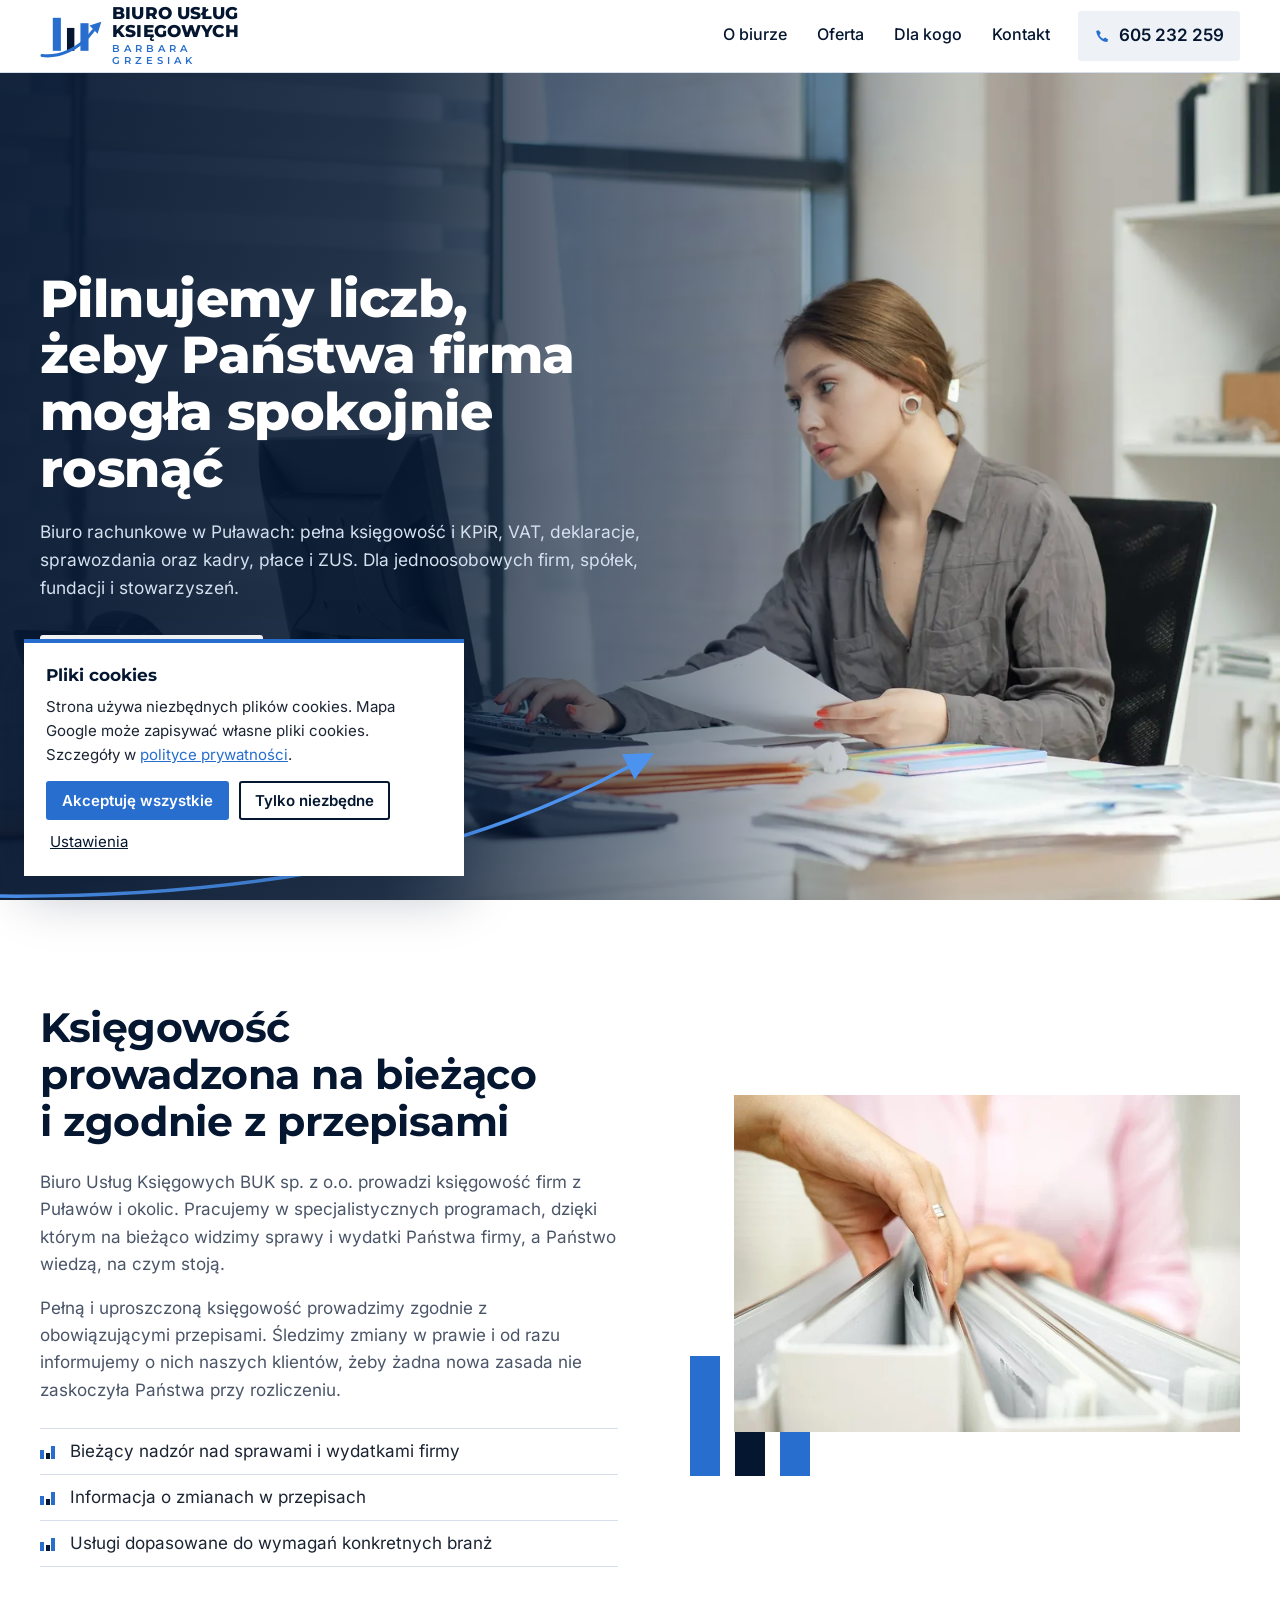
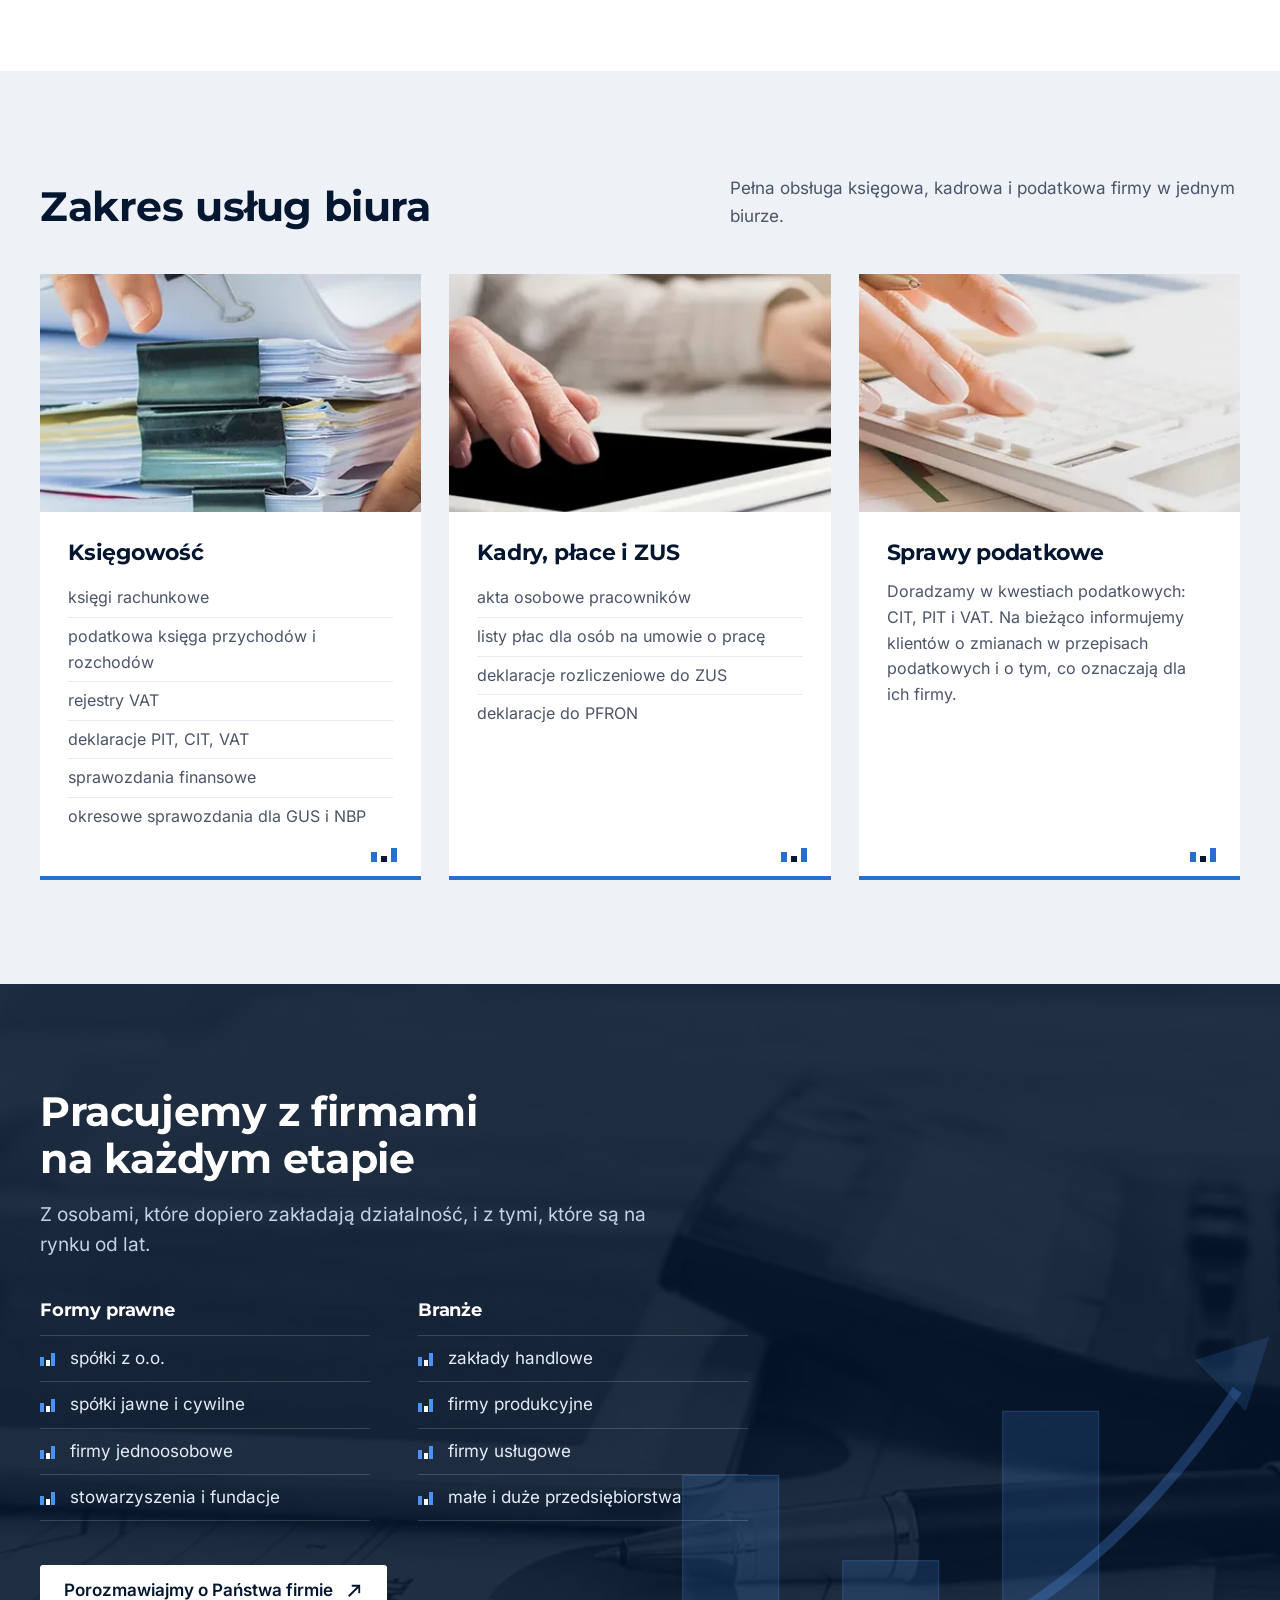
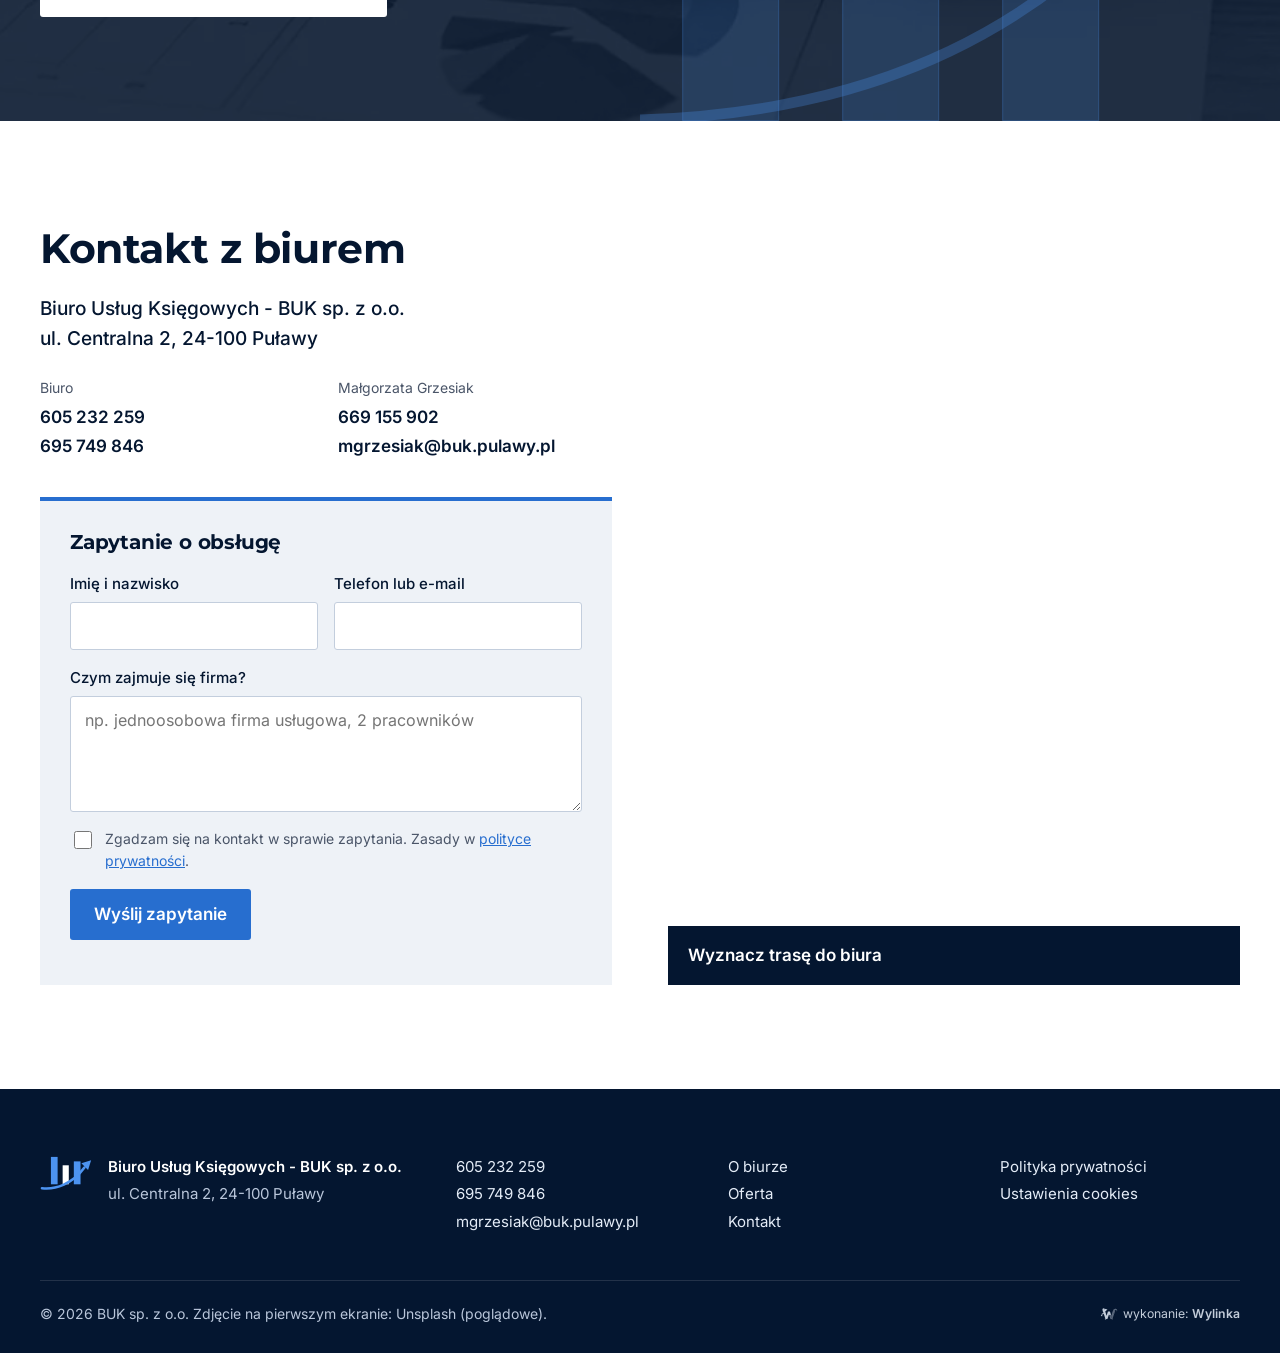
==== index.html @ df17cee8 "Podglad strony BUK Pulawy" ====
<!doctype html>
<html lang="pl">
<head>
<meta charset="utf-8">
<meta name="viewport" content="width=device-width,initial-scale=1,viewport-fit=cover">
<meta name="robots" content="noindex,nofollow">
<title>Biuro Usług Księgowych BUK Puławy - księgowość, kadry i płace</title>
<meta name="description" content="Biuro rachunkowe BUK sp. z o.o. w Puławach, ul. Centralna 2: pełna księgowość, KPiR, VAT, deklaracje, sprawozdania, kadry, płace i ZUS.">
<meta name="theme-color" content="#041630">
<link rel="preload" href="fonts/montserrat-latin.woff2" as="font" type="font/woff2" crossorigin>
<link rel="preload" as="image" href="img/hero-tel.webp" media="(max-width:760px)">
<link rel="preload" as="image" href="img/hero-1600.webp" imagesrcset="img/hero-1000.webp 1000w, img/hero-1600.webp 1600w, img/hero-2400.webp 2400w" imagesizes="100vw" media="(min-width:761px)">
<link rel="icon" href="data:image/svg+xml,%3Csvg xmlns='http://www.w3.org/2000/svg' viewBox='0 0 64 64'%3E%3Crect width='64' height='64' rx='12' fill='%23fff'/%3E%3Crect x='14' y='14' width='9' height='34' fill='%23276ECF'/%3E%3Crect x='28' y='24' width='9' height='24' fill='%23041630'/%3E%3Crect x='42' y='19' width='9' height='29' fill='%23276ECF'/%3E%3C/svg%3E">
<link rel="stylesheet" href="style.css">
</head>
<body>
<a class="skip" href="#tresc">Przejdź do treści</a>

<header class="top" id="top">
  <div class="top-in">
    <a class="logo" href="#home" aria-label="Biuro Usług Księgowych Barbara Grzesiak - strona główna">
      <svg class="logo-znak" viewBox="0 0 92 68" aria-hidden="true"><rect x="19" y="7" width="12" height="49" fill="#276ECF"/><rect x="40" y="22" width="11" height="34" fill="#041630"/><rect x="60" y="15" width="12" height="41" fill="#276ECF"/><path d="M3 63C27 66 58 55 79 26" fill="none" stroke="#276ECF" stroke-width="4.6" stroke-linecap="round"/><path d="M91 13 73.5 18.5 85.5 30.5Z" fill="#276ECF"/></svg>
      <span class="logo-txt"><b>Biuro Usług<br>Księgowych</b><i>Barbara<br>Grzesiak</i></span>
    </a>
    <nav class="menu" id="menu" aria-label="Menu główne">
      <a href="#o-biurze">O biurze</a>
      <a href="#oferta">Oferta</a>
      <a href="#dla-kogo">Dla kogo</a>
      <a href="#kontakt">Kontakt</a>
      <a class="menu-tel" href="tel:+48605232259">605 232 259</a>
    </nav>
    <a class="top-tel" href="tel:+48605232259"><svg viewBox="0 0 20 20" aria-hidden="true"><path d="M5.6 2.5 8 5.9 6.4 8.1c.9 2 2.6 3.7 4.6 4.6l2.2-1.6 3.4 2.4-1 3.1C9.3 16.4 3.6 10.7 2.5 3.5z" fill="currentColor"/></svg><span>605 232 259</span></a>
    <button class="burger" id="burger" aria-label="Otwórz menu" aria-expanded="false" aria-controls="menu"><span></span><span></span><span></span></button>
  </div>
</header>

<main id="tresc">
<section class="hero" id="home">
  <picture class="hero-foto">
    <source media="(max-width:760px)" srcset="img/hero-tel.webp">
    <img src="img/hero-1600.webp" srcset="img/hero-1000.webp 1000w, img/hero-1600.webp 1600w, img/hero-2400.webp 2400w" sizes="100vw" alt="Księgowa przy biurku przegląda dokumenty firmy" width="2400" height="1600" fetchpriority="high">
  </picture>
  <svg class="hero-luk" viewBox="0 0 1100 260" aria-hidden="true"><path d="M-10 255C300 258 620 220 902 69" fill="none" stroke="#4C93F0" stroke-width="5" stroke-linecap="round"/><path d="M937 50 909 88 891 52Z" fill="#4C93F0"/></svg>
  <div class="hero-in">
    <h1>Pilnujemy liczb, żeby Państwa firma mogła spokojnie rosnąć</h1>
    <p class="lead">Biuro rachunkowe w Puławach: pełna księgowość i KPiR, VAT, deklaracje, sprawozdania oraz kadry, płace i ZUS. Dla jednoosobowych firm, spółek, fundacji i stowarzyszeń.</p>
    <div class="hero-cta">
      <a class="btn btn-jasny" href="#kontakt">Zapytaj o obsługę<svg viewBox="0 0 24 24" aria-hidden="true"><path d="M5 19 19 5M9 5h10v10" fill="none" stroke="currentColor" stroke-width="2.4"/></svg></a>
      <span class="hero-adres">ul. Centralna 2, Puławy</span>
    </div>
  </div>
</section>

<section class="o-biurze" id="o-biurze">
  <div class="wrap o-siatka">
    <div class="o-tekst">
      <h2>Księgowość prowadzona na bieżąco i zgodnie z przepisami</h2>
      <p>Biuro Usług Księgowych BUK sp.&nbsp;z&nbsp;o.o. prowadzi księgowość firm z Puławów i okolic. Pracujemy w specjalistycznych programach, dzięki którym na bieżąco widzimy sprawy i wydatki Państwa firmy, a Państwo wiedzą, na czym stoją.</p>
      <p>Pełną i uproszczoną księgowość prowadzimy zgodnie z obowiązującymi przepisami. Śledzimy zmiany w prawie i od razu informujemy o nich naszych klientów, żeby żadna nowa zasada nie zaskoczyła Państwa przy rozliczeniu.</p>
      <ul class="slupki-lista">
        <li>Bieżący nadzór nad sprawami i wydatkami firmy</li>
        <li>Informacja o zmianach w przepisach</li>
        <li>Usługi dopasowane do wymagań konkretnych branż</li>
      </ul>
    </div>
    <figure class="o-foto">
      <img src="img/segregatory.webp" alt="Dokumentacja księgowa klientów w segregatorach" width="946" height="631" loading="lazy">
      <svg class="o-slupki" viewBox="0 0 120 160" aria-hidden="true"><rect x="0" y="40" width="30" height="120" fill="#276ECF"/><rect x="45" y="80" width="30" height="80" fill="#041630"/><rect x="90" y="0" width="30" height="160" fill="#276ECF"/></svg>
    </figure>
  </div>
</section>

<section class="oferta" id="oferta">
  <div class="wrap">
    <div class="sekcja-gora">
      <h2>Zakres usług biura</h2>
      <p>Pełna obsługa księgowa, kadrowa i podatkowa firmy w jednym biurze.</p>
    </div>
    <div class="karty" id="karty" tabindex="0" aria-label="Usługi biura, przesuń w bok">
      <article class="karta">
        <div class="karta-foto"><img src="img/dokumenty.webp" alt="Dokumenty księgowe spięte klipsami" width="395" height="395" loading="lazy"></div>
        <div class="karta-in">
          <h3>Księgowość</h3>
          <ul>
            <li>księgi rachunkowe</li>
            <li>podatkowa księga przychodów i rozchodów</li>
            <li>rejestry VAT</li>
            <li>deklaracje PIT, CIT, VAT</li>
            <li>sprawozdania finansowe</li>
            <li>okresowe sprawozdania dla GUS i NBP</li>
          </ul>
        </div>
        <span class="karta-wykres" aria-hidden="true"><i></i><i></i><i></i></span>
      </article>
      <article class="karta">
        <div class="karta-foto"><img src="img/tablet.webp" alt="Praca na tablecie i komputerze w biurze" width="395" height="395" loading="lazy"></div>
        <div class="karta-in">
          <h3>Kadry, płace i ZUS</h3>
          <ul>
            <li>akta osobowe pracowników</li>
            <li>listy płac dla osób na umowie o pracę</li>
            <li>deklaracje rozliczeniowe do ZUS</li>
            <li>deklaracje do PFRON</li>
          </ul>
        </div>
        <span class="karta-wykres" aria-hidden="true"><i></i><i></i><i></i></span>
      </article>
      <article class="karta">
        <div class="karta-foto"><img src="img/kalkulator.webp" alt="Liczenie na kalkulatorze przy zestawieniu finansowym" width="391" height="391" loading="lazy"></div>
        <div class="karta-in">
          <h3>Sprawy podatkowe</h3>
          <p>Doradzamy w kwestiach podatkowych: CIT, PIT i VAT. Na bieżąco informujemy klientów o zmianach w przepisach podatkowych i o tym, co oznaczają dla ich firmy.</p>
        </div>
        <span class="karta-wykres" aria-hidden="true"><i></i><i></i><i></i></span>
      </article>
    </div>
    <div class="karty-nav" aria-hidden="true"><button class="kn" data-k="-1" tabindex="-1">&#8592;</button><button class="kn" data-k="1" tabindex="-1">&#8594;</button></div>
  </div>
</section>

<section class="dla-kogo" id="dla-kogo">
  <img class="dk-tlo" src="img/biurko.webp" alt="" width="1922" height="501" loading="lazy">
  <svg class="dk-wykres" viewBox="0 0 600 400" preserveAspectRatio="xMaxYMax meet" aria-hidden="true"><rect x="40" y="170" width="90" height="230"/><rect x="190" y="250" width="90" height="150"/><rect x="340" y="110" width="90" height="290"/><path d="M-40 400C200 400 400 330 560 90" fill="none" stroke-width="10"/><path d="M590 40 520 62 568 110Z"/></svg>
  <div class="wrap dk-in">
    <h2>Pracujemy z firmami na każdym etapie</h2>
    <p class="dk-lead">Z osobami, które dopiero zakładają działalność, i z tymi, które są na rynku od lat.</p>
    <div class="dk-kolumny">
      <div>
        <h3>Formy prawne</h3>
        <ul class="slupki-lista jasna">
          <li>spółki z o.o.</li>
          <li>spółki jawne i cywilne</li>
          <li>firmy jednoosobowe</li>
          <li>stowarzyszenia i fundacje</li>
        </ul>
      </div>
      <div>
        <h3>Branże</h3>
        <ul class="slupki-lista jasna">
          <li>zakłady handlowe</li>
          <li>firmy produkcyjne</li>
          <li>firmy usługowe</li>
          <li>małe i duże przedsiębiorstwa</li>
        </ul>
      </div>
    </div>
    <a class="btn btn-jasny" href="#kontakt">Porozmawiajmy o Państwa firmie<svg viewBox="0 0 24 24" aria-hidden="true"><path d="M5 19 19 5M9 5h10v10" fill="none" stroke="currentColor" stroke-width="2.4"/></svg></a>
  </div>
</section>

<section class="kontakt" id="kontakt">
  <div class="wrap k-siatka">
    <div class="k-dane">
      <h2>Kontakt z biurem</h2>
      <p class="k-firma">Biuro Usług Księgowych - BUK sp.&nbsp;z&nbsp;o.o.<br>ul. Centralna 2, 24-100 Puławy</p>
      <dl class="k-lista">
        <div><dt>Biuro</dt><dd><a href="tel:+48605232259">605 232 259</a><br><a href="tel:+48695749846">695 749 846</a></dd></div>
        <div><dt>Małgorzata Grzesiak</dt><dd><a href="tel:+48669155902">669 155 902</a><br><a href="mailto:mgrzesiak@buk.pulawy.pl">mgrzesiak@buk.pulawy.pl</a></dd></div>
      </dl>
      <form class="formularz" id="formularz" novalidate>
        <h3>Zapytanie o obsługę</h3>
        <div class="pola">
          <label>Imię i nazwisko<input name="imie" autocomplete="name" required></label>
          <label>Telefon lub e-mail<input name="kontakt" autocomplete="email" required></label>
        </div>
        <label>Czym zajmuje się firma?<textarea name="wiadomosc" rows="4" placeholder="np. jednoosobowa firma usługowa, 2 pracowników"></textarea></label>
        <label class="zgoda"><input type="checkbox" name="zgoda" required><span>Zgadzam się na kontakt w sprawie zapytania. Zasady w <a href="polityka.html">polityce prywatności</a>.</span></label>
        <button class="btn" type="submit">Wyślij zapytanie</button>
        <p class="form-info" id="form-info" role="status"></p>
      </form>
    </div>
    <div class="k-mapa">
      <iframe title="Mapa dojazdu: ul. Centralna 2, Puławy" src="https://www.google.com/maps?q=ul.+Centralna+2,+24-100+Pu%C5%82awy&amp;z=16&amp;output=embed" referrerpolicy="no-referrer-when-downgrade" allowfullscreen></iframe>
      <a class="trasa" href="https://www.google.com/maps/dir/?api=1&amp;destination=ul.+Centralna+2,+24-100+Pu%C5%82awy" target="_blank" rel="noopener">Wyznacz trasę do biura</a>
    </div>
  </div>
</section>
</main>

<footer class="stopka">
  <div class="wrap s-siatka">
    <div class="s-firma">
      <svg class="s-znak" viewBox="0 0 92 68" aria-hidden="true"><rect x="19" y="7" width="12" height="49" fill="#4C93F0"/><rect x="40" y="22" width="11" height="34" fill="#fff"/><rect x="60" y="15" width="12" height="41" fill="#4C93F0"/><path d="M3 63C27 66 58 55 79 26" fill="none" stroke="#4C93F0" stroke-width="4.6" stroke-linecap="round"/><path d="M91 13 73.5 18.5 85.5 30.5Z" fill="#4C93F0"/></svg>
      <p><b>Biuro Usług Księgowych - BUK sp.&nbsp;z&nbsp;o.o.</b><br>ul. Centralna 2, 24-100 Puławy</p>
    </div>
    <div class="s-kol">
      <p><a href="tel:+48605232259">605 232 259</a><br><a href="tel:+48695749846">695 749 846</a><br><a href="mailto:mgrzesiak@buk.pulawy.pl">mgrzesiak@buk.pulawy.pl</a></p>
    </div>
    <div class="s-kol">
      <p><a href="#o-biurze">O biurze</a><br><a href="#oferta">Oferta</a><br><a href="#kontakt">Kontakt</a></p>
    </div>
    <div class="s-kol">
      <p><a href="polityka.html">Polityka prywatności</a><br><button class="link" type="button" data-cookies>Ustawienia cookies</button></p>
    </div>
  </div>
  <div class="wrap s-dol">
    <span>&copy; <span id="rok">2026</span> BUK sp.&nbsp;z&nbsp;o.o. Zdjęcie na pierwszym ekranie: Unsplash (poglądowe).</span>
<style>
.wylinka-badge{display:inline-flex;align-items:center;gap:.4em;color:inherit;text-decoration:none;font-size:.875em;line-height:1;opacity:.85}
.wylinka-badge:hover,.wylinka-badge:focus-visible{opacity:1}
.wylinka-badge:focus-visible{outline:2px solid currentColor;outline-offset:3px;border-radius:2px}
.wylinka-badge svg{width:18px;height:18px;flex:none;overflow:visible}
.wylinka-badge b{font-weight:600}
.wylinka-badge .wy-old{opacity:.45;transform-origin:40px 30px;transition:transform .32s cubic-bezier(.3,.7,.4,1),opacity .32s ease-out}
.wylinka-badge .wy-pod{opacity:0;transition:opacity .2s ease-out .08s}
.wylinka-badge:hover .wy-old,.wylinka-badge:focus-visible .wy-old{transform:translate(9px,7px) rotate(9deg);opacity:0}
.wylinka-badge:hover .wy-pod,.wylinka-badge:focus-visible .wy-pod{opacity:1}
@media (prefers-reduced-motion:reduce){.wylinka-badge .wy-old,.wylinka-badge .wy-pod{transition:none}.wylinka-badge:hover .wy-old,.wylinka-badge:focus-visible .wy-old{transform:none;opacity:.45}.wylinka-badge:hover .wy-pod,.wylinka-badge:focus-visible .wy-pod{opacity:0}}
</style>
<a class="wylinka-badge" href="https://wylinka.pl/?utm_source=buk.pulawy.pl&amp;utm_medium=stopka&amp;utm_campaign=wykonanie" rel="noopener" title="Strona wykonana przez Wylinka"><svg viewBox="0 0 64 64" aria-hidden="true" focusable="false" fill="currentColor"><path d="M9.8 22.8l-1.2-7.9 2.2-3.7 15.5 4.6-.5 1.5-7.2 5.5 4.7 15.6 5-15.6 7 0 4.1 12.7-4.2-.9-2.6 1.8-.8-2.2-5.3 15.6-4.3 0 .4 .2-2.1 2.8-1.3-1.1 1.1-1.4-3.1 .2-.1-1.7 2.2-.1-5.7-16.5-4.8 .6-.8 3.1 0 .5-.3 .5 .8 2.2-1.6 .5-.4-1.3-.8 1.6-1.5-.8 .8-1.6-1.4 .6-.6-1.6 2.3-.8 .2-.4 1.3-4.8 5.9-.8-2.4-6.9zM15.2 13.7l-.1-.4-.4 .8-.1 .8 .1 1 .1 .4 .3 .7 .3-.9 .1-.7 0-.8z"/><path class="wy-pod" d="M37.1 49.8l-4.5-13.3 2.6-1.8 4.2 .9 .9 2.8 3-9.7 0-.5 .1-.8 3.2-8.4 .5-1 .6-1 .9-1.1 1.3-1 1.1-.7 1.4-.5 1.4-.3 .7 0 .9 0 1.2 .3 1.4 .6 .8 .5 .7 .7 .6 .7 .5 .9 .3 .9 .1 .9 0 .8-.2 .9-.5 .9-.5 .6-.7 .5-.7 .3-.1-.1 0-.1 .5-.5 .3-.7 .2-.5 0-.6-.1-.6-.3-.7-.4-.5-.4-.4-.5-.3-.6-.3-.7 0-.7 .1-.6 .1-.5 .4-.5 .5-.3 .5-.2 .7-.1 1.5-1.4 5.1-.8 3.3-.3 .7-.5 .7-6 17.5 1.9 .1-.1 1.7-3.1-.2 1.1 1.4-1.3 1.1-2.1-2.8 .4-.2z"/><path class="wy-old" d="M40.8 50l.4-.2-4.1 0-4.2-12.5 2.5-1.7 4.3 .9 .6 1.9 .6-1.6 0-.3 2.4-7.8 0-.5 .1-.8 3.2-8.4 .4-.8 .6-.9 .9-1.2 .9-.9 1.3-.8 1.4-.6 1.2-.3 1.4-.1 1.3 .1 .6 .2 .8 .3 1.1 .6 .9 .7 .7 .9 .5 .9 .3 .9 .1 1.1-.1 .9-.3 .9-.4 .7-.6 .7-.6 .4-.6 .2-.1-.1 0-.1 .5-.5 .3-.7 .2-.5 0-.5-.1-.6-.2-.6-.3-.5-.4-.5-.5-.3-.6-.3-.7-.1-.6 0-.6 .1-.6 .3-.6 .5-.3 .4-.2 .5-.1 .5-.1 1.5-1.4 5.1-.8 3.3-.3 .7-.5 .7-6 17.5 1.9 .1-.1 1.7-3.1-.2 1.1 1.4-1.3 1.1zM49.6 17.1l.6 1.7-1.5 1.9 .4 .4 1.8-2.1-.7-2.1zM48.1 28.3l.5 1.8-1.7 1.8 .4 .4 1.9-2-.6-2.2zM37.9 41.7l1.7-1.5-.4-.4-1.7 1.4zM42.6 38.7l-1.5 2.8 1.1 2-1.3 2.6 .5 .2 1.5-2.8-1.1-2 1.4-2.5z"/></svg><span>wykonanie: <b>Wylinka</b></span></a>
  </div>
</footer>

<div class="mob" id="mob" aria-hidden="true">
  <a href="tel:+48605232259">Zadzwoń</a>
  <a class="mob-cta" href="#kontakt">Zapytaj o obsługę</a>
</div>

<div class="cookies" id="cookies" role="dialog" aria-modal="false" aria-labelledby="ck-tyt" hidden>
  <p id="ck-tyt" class="ck-tyt">Pliki cookies</p>
  <p>Strona używa niezbędnych plików cookies. Mapa Google może zapisywać własne pliki cookies. Szczegóły w <a href="polityka.html">polityce prywatności</a>.</p>
  <div class="ck-opcje" id="ck-opcje" hidden>
    <label><input type="checkbox" checked disabled> Niezbędne</label>
    <label><input type="checkbox" id="ck-zew" checked> Treści zewnętrzne (mapa Google)</label>
  </div>
  <div class="ck-btn">
    <button class="btn btn-maly" data-ck="wszystkie">Akceptuję wszystkie</button>
    <button class="btn btn-maly btn-obrys" data-ck="niezbedne">Tylko niezbędne</button>
    <button class="link" data-ck="ustawienia">Ustawienia</button>
  </div>
</div>

<script src="app.js" defer></script>
</body>
</html>
---- style.css ----
@font-face{font-family:'Montserrat';font-style:normal;font-weight:500 800;font-display:swap;src:url(fonts/montserrat-latin-ext.woff2) format('woff2');unicode-range:U+0100-02BA,U+02BD-02C5,U+02C7-02CC,U+02CE-02D7,U+02DD-02FF,U+0304,U+0308,U+0329,U+1D00-1DBF,U+1E00-1E9F,U+1EF2-1EFF,U+2020,U+20A0-20AB,U+20AD-20C0,U+2113,U+2C60-2C7F,U+A720-A7FF}
@font-face{font-family:'Montserrat';font-style:normal;font-weight:500 800;font-display:swap;src:url(fonts/montserrat-latin.woff2) format('woff2');unicode-range:U+0000-00FF,U+0131,U+0152-0153,U+02BB-02BC,U+02C6,U+02DA,U+02DC,U+0304,U+0308,U+0329,U+2000-206F,U+20AC,U+2122,U+2191,U+2193,U+2212,U+2215,U+FEFF,U+FFFD}
@font-face{font-family:'Inter';font-style:normal;font-weight:400;font-display:swap;src:url(fonts/inter-latin-ext-400-normal.woff2) format('woff2');unicode-range:U+0100-02BA,U+02BD-02C5,U+02C7-02CC,U+02CE-02D7,U+02DD-02FF,U+0304,U+0308,U+0329,U+1D00-1DBF,U+1E00-1E9F,U+1EF2-1EFF,U+2020,U+20A0-20AB,U+20AD-20C0,U+2113,U+2C60-2C7F,U+A720-A7FF}
@font-face{font-family:'Inter';font-style:normal;font-weight:400;font-display:swap;src:url(fonts/inter-latin-400-normal.woff2) format('woff2');unicode-range:U+0000-00FF,U+0131,U+0152-0153,U+02BB-02BC,U+02C6,U+02DA,U+02DC,U+0304,U+0308,U+0329,U+2000-206F,U+20AC,U+2122,U+2191,U+2193,U+2212,U+2215,U+FEFF,U+FFFD}
@font-face{font-family:'Inter';font-style:normal;font-weight:500;font-display:swap;src:url(fonts/inter-latin-ext-500-normal.woff2) format('woff2');unicode-range:U+0100-02BA,U+02BD-02C5,U+02C7-02CC,U+02CE-02D7,U+02DD-02FF,U+0304,U+0308,U+0329,U+1D00-1DBF,U+1E00-1E9F,U+1EF2-1EFF,U+2020,U+20A0-20AB,U+20AD-20C0,U+2113,U+2C60-2C7F,U+A720-A7FF}
@font-face{font-family:'Inter';font-style:normal;font-weight:500;font-display:swap;src:url(fonts/inter-latin-500-normal.woff2) format('woff2');unicode-range:U+0000-00FF,U+0131,U+0152-0153,U+02BB-02BC,U+02C6,U+02DA,U+02DC,U+0304,U+0308,U+0329,U+2000-206F,U+20AC,U+2122,U+2191,U+2193,U+2212,U+2215,U+FEFF,U+FFFD}
@font-face{font-family:'Inter';font-style:normal;font-weight:600;font-display:swap;src:url(fonts/inter-latin-ext-600-normal.woff2) format('woff2');unicode-range:U+0100-02BA,U+02BD-02C5,U+02C7-02CC,U+02CE-02D7,U+02DD-02FF,U+0304,U+0308,U+0329,U+1D00-1DBF,U+1E00-1E9F,U+1EF2-1EFF,U+2020,U+20A0-20AB,U+20AD-20C0,U+2113,U+2C60-2C7F,U+A720-A7FF}
@font-face{font-family:'Inter';font-style:normal;font-weight:600;font-display:swap;src:url(fonts/inter-latin-600-normal.woff2) format('woff2');unicode-range:U+0000-00FF,U+0131,U+0152-0153,U+02BB-02BC,U+02C6,U+02DA,U+02DC,U+0304,U+0308,U+0329,U+2000-206F,U+20AC,U+2122,U+2191,U+2193,U+2212,U+2215,U+FEFF,U+FFFD}

:root{
  --granat:#041630;
  --granat2:#0B2A57;
  --niebieski:#276ECF;
  --blekit:#4C93F0;
  --szary:#EEF2F7;
  --linia:#D7DFEA;
  --tekst:#1B2433;
  --tekst2:#4A5568;
  --head:72px;
  --wrap:min(1200px,calc(100% - 64px));
}
*,*::before,*::after{box-sizing:border-box}
[hidden]{display:none!important}
html{scroll-behavior:smooth;scroll-padding-top:var(--head);-webkit-text-size-adjust:100%}
body{margin:0;background:#fff;color:var(--tekst);font:400 17px/1.6 Inter,system-ui,-apple-system,"Segoe UI",Roboto,sans-serif;overflow-x:hidden}
img{display:block;max-width:100%;height:auto}
a{color:var(--niebieski)}
h1,h2,h3{font-family:Montserrat,Inter,sans-serif;color:var(--granat);margin:0;line-height:1.15;letter-spacing:-.01em}
h2{font-size:clamp(28px,3.2vw,42px);font-weight:700}
h3{font-size:20px;font-weight:700}
p{margin:0 0 1em}
.wrap{width:var(--wrap);margin:0 auto}
.skip{position:absolute;left:-9999px}
.skip:focus{left:16px;top:8px;z-index:200;background:#fff;padding:8px 12px}
:focus-visible{outline:3px solid var(--blekit);outline-offset:2px}

/* przyciski */
.btn{display:inline-flex;align-items:center;gap:12px;background:var(--niebieski);color:#fff;font:600 17px/1 Inter,sans-serif;text-decoration:none;padding:17px 24px;border:0;border-radius:3px;cursor:pointer;transition:background .2s,transform .2s}
.btn svg{width:18px;height:18px;transition:transform .2s}
.btn:hover{background:#1D5DB5}
.btn:hover svg{transform:translate(2px,-2px)}
.btn-jasny{background:#fff;color:var(--granat)}
.btn-jasny:hover{background:#E3EDFB}
.btn-maly{padding:12px 16px;font-size:15px}
.btn-obrys{background:transparent;color:var(--granat);box-shadow:inset 0 0 0 2px var(--granat)}
.btn-obrys:hover{background:var(--szary)}
.link{background:none;border:0;padding:0;font:inherit;color:inherit;text-decoration:underline;cursor:pointer}

/* nagłówek */
.top{position:sticky;top:0;z-index:50;background:#fff;border-bottom:1px solid var(--linia)}
.top-in{width:var(--wrap);margin:0 auto;height:var(--head);display:flex;align-items:center;gap:28px}
.logo{display:flex;align-items:center;gap:10px;text-decoration:none;margin-right:auto;min-width:0}
.logo-znak{width:62px;height:46px;flex:none}
.logo-txt{display:flex;flex-direction:column;font-family:Montserrat,sans-serif;line-height:1.02}
.logo-txt b{font-weight:800;color:var(--granat);font-size:17px;text-transform:uppercase;letter-spacing:.01em}
.logo-txt i{font-style:normal;font-weight:600;color:var(--niebieski);font-size:9.5px;text-transform:uppercase;letter-spacing:.42em;margin-top:3px;line-height:1.25}
.menu{display:flex;gap:30px}
.menu a{color:var(--granat);text-decoration:none;font-weight:500;font-size:16px;padding:6px 0;border-bottom:2px solid transparent}
.menu a:hover,.menu a.akt{border-bottom-color:var(--niebieski)}
.menu-tel{display:none}
.top-tel{display:inline-flex;align-items:center;gap:8px;color:var(--granat);font-weight:600;text-decoration:none;background:var(--szary);padding:11px 16px;border-radius:3px}
.top-tel svg{width:17px;height:17px;color:var(--niebieski)}
.burger{display:none}

/* hero */
.hero{position:relative;min-height:calc(100svh - var(--head) - 1px);display:flex;align-items:center;background:var(--granat);overflow:hidden;isolation:isolate}
.hero-foto{position:absolute;inset:0;z-index:-2}
.hero-foto img{width:100%;height:100%;object-fit:cover;object-position:62% 40%}
.hero::before{content:"";position:absolute;inset:0;z-index:-1;background:linear-gradient(90deg,rgba(4,22,48,.94) 0%,rgba(4,22,48,.86) 30%,rgba(4,22,48,.45) 55%,rgba(4,22,48,0) 75%)}
.hero-luk{position:absolute;left:0;bottom:0;width:min(60vw,1100px);height:auto;z-index:-1;pointer-events:none}
.hero-in{width:var(--wrap);margin:0 auto;padding:48px 0 64px}
.hero h1{color:#fff;font-size:clamp(36px,4.1vw,62px);font-weight:800;max-width:15.5ch;line-height:1.08}
.lead{color:#D5E0EF;font-size:clamp(17px,1.35vw,20px);max-width:36em;margin:22px 0 0}
.hero-cta{display:flex;align-items:center;gap:22px;flex-wrap:wrap;margin-top:34px}
.hero-adres{color:#B9C9E0;font-size:15px}

/* listy ze słupkami (znak z logo) */
.slupki-lista{list-style:none;margin:24px 0 0;padding:0}
.slupki-lista li{position:relative;padding:9px 0 9px 30px;border-top:1px solid var(--linia)}
.slupki-lista li:last-child{border-bottom:1px solid var(--linia)}
.slupki-lista li::before{content:"";position:absolute;left:0;top:17px;width:15px;height:13px;background:linear-gradient(var(--niebieski),var(--niebieski)) 0 100%/4px 9px no-repeat,linear-gradient(var(--granat),var(--granat)) 5.5px 100%/4px 6px no-repeat,linear-gradient(var(--niebieski),var(--niebieski)) 11px 100%/4px 13px no-repeat}
.slupki-lista.jasna li{border-color:rgba(255,255,255,.16);color:#E4ECF7}
.slupki-lista.jasna li::before{background:linear-gradient(var(--blekit),var(--blekit)) 0 100%/4px 9px no-repeat,linear-gradient(#fff,#fff) 5.5px 100%/4px 6px no-repeat,linear-gradient(var(--blekit),var(--blekit)) 11px 100%/4px 13px no-repeat}

/* o biurze */
.o-biurze{padding:104px 0}
.o-siatka{display:grid;grid-template-columns:minmax(0,1.05fr) minmax(0,1fr);gap:72px;align-items:center}
.o-tekst h2{margin-bottom:24px;max-width:18ch}
.o-tekst p{color:var(--tekst2)}
.o-foto{position:relative;margin:0 0 0 0;padding:0 0 44px 44px}
.o-foto img{width:100%;aspect-ratio:3/2;object-fit:cover;object-position:40% 50%;position:relative;z-index:1}
.o-slupki{position:absolute;left:0;bottom:0;width:120px;height:160px;z-index:0}

/* oferta */
.oferta{background:var(--szary);padding:104px 0}
.sekcja-gora{display:flex;justify-content:space-between;align-items:flex-end;gap:32px;margin-bottom:44px}
.sekcja-gora p{max-width:30em;color:var(--tekst2);margin:0}
.karty{display:grid;grid-template-columns:repeat(3,minmax(0,1fr));gap:28px}
.karta{position:relative;background:#fff;display:flex;flex-direction:column;border-bottom:4px solid var(--niebieski);overflow:hidden}
.karta-foto{aspect-ratio:16/10;overflow:hidden}
.karta-foto img{width:100%;height:100%;object-fit:cover;transition:transform .5s}
.karta:hover .karta-foto img{transform:scale(1.04)}
.karta-in{padding:28px 28px 40px}
.karta h3{font-size:22px;margin-bottom:14px}
.karta ul{margin:0;padding:0;list-style:none;color:var(--tekst2)}
.karta li{padding:6px 0;border-top:1px solid #E6EBF2;font-size:16px}
.karta li:first-child{border-top:0}
.karta p{color:var(--tekst2);font-size:16px;margin:0}
.karta-wykres{position:absolute;right:24px;bottom:14px;display:flex;align-items:flex-end;gap:4px;height:22px}
.karta-wykres i{display:block;width:6px;background:var(--niebieski);transition:height .35s}
.karta-wykres i:nth-child(1){height:10px}
.karta-wykres i:nth-child(2){height:6px;background:var(--granat)}
.karta-wykres i:nth-child(3){height:14px}
.karta:hover .karta-wykres i:nth-child(1){height:15px}
.karta:hover .karta-wykres i:nth-child(2){height:11px}
.karta:hover .karta-wykres i:nth-child(3){height:22px}
.karty-nav{display:none}

/* dla kogo - ciemna sekcja */
.dla-kogo{position:relative;background:var(--granat);color:#fff;padding:104px 0;overflow:hidden;isolation:isolate}
.dk-tlo{position:absolute;inset:0;width:100%;height:100%;object-fit:cover;opacity:.22;z-index:-2;filter:grayscale(1)}
.dk-wykres{position:absolute;right:0;bottom:0;width:min(52vw,640px);height:auto;z-index:-1;fill:rgba(76,147,240,.16);stroke:rgba(76,147,240,.28)}
.dk-wykres path:last-child{stroke:none}
.dk-in h2{color:#fff;max-width:16ch}
.dk-lead{color:#C4D2E6;font-size:19px;margin:18px 0 40px;max-width:32em}
.dk-kolumny{display:grid;grid-template-columns:repeat(2,minmax(0,330px));gap:48px;margin-bottom:44px}
.dk-kolumny h3{color:#fff;font-size:18px}
.dk-kolumny .slupki-lista{margin-top:14px}

/* kontakt */
.kontakt{padding:104px 0}
.k-siatka{display:grid;grid-template-columns:minmax(0,1fr) minmax(0,1fr);gap:56px;align-items:stretch}
.k-firma{font-size:19px;color:var(--granat);font-weight:500;margin:22px 0 22px}
.k-lista{margin:0 0 36px;display:grid;grid-template-columns:repeat(2,minmax(0,1fr));gap:24px}
.k-lista dt{font-size:14px;color:var(--tekst2);margin-bottom:4px}
.k-lista dd{margin:0;font-weight:600;line-height:1.7;overflow-wrap:anywhere}
.k-lista a{color:var(--granat);text-decoration:none}
.k-lista a:hover{color:var(--niebieski);text-decoration:underline}
.formularz{background:var(--szary);padding:30px;border-top:4px solid var(--niebieski)}
.formularz h3{margin-bottom:18px}
.pola{display:grid;grid-template-columns:repeat(2,minmax(0,1fr));gap:16px}
.formularz label{display:block;font-size:15px;font-weight:500;color:var(--granat);margin-bottom:16px}
.formularz input:not([type=checkbox]),.formularz textarea{display:block;width:100%;margin-top:6px;font:400 16px/1.4 Inter,sans-serif;padding:12px 14px;border:1px solid #C3CEDD;border-radius:3px;background:#fff;color:var(--tekst)}
.formularz input:focus,.formularz textarea:focus{outline:2px solid var(--niebieski);outline-offset:0;border-color:var(--niebieski)}
.formularz textarea{resize:vertical}
.zgoda{display:flex!important;gap:10px;align-items:flex-start;font-weight:400!important;font-size:14px!important;color:var(--tekst2)!important}
.zgoda input{margin-top:3px;width:18px;height:18px;flex:none;accent-color:var(--niebieski)}
.form-info{margin:14px 0 0;font-size:15px;color:var(--granat);min-height:1px}
.k-mapa{position:relative;min-height:420px;display:flex;flex-direction:column}
.k-mapa iframe{flex:1;width:100%;min-height:420px;border:0;display:block;filter:saturate(.9)}
.trasa{display:block;background:var(--granat);color:#fff;text-decoration:none;font-weight:600;padding:16px 20px}
.trasa:hover{background:var(--granat2)}
.mapa-zastep{flex:1;min-height:420px;background:var(--szary);display:flex;flex-direction:column;justify-content:center;align-items:flex-start;padding:32px;gap:12px}

/* stopka */
.stopka{background:var(--granat);color:#B9C6DA;padding:64px 0 28px;font-size:15px}
.stopka a,.stopka .link{color:#E4ECF7;text-decoration:none}
.stopka a:hover,.stopka .link:hover{text-decoration:underline}
.s-siatka{display:grid;grid-template-columns:minmax(0,1.6fr) repeat(3,minmax(0,1fr));gap:32px}
.s-firma{display:flex;gap:16px;align-items:flex-start}
.s-znak{width:52px;height:38px;flex:none}
.s-firma b{color:#fff}
.stopka p{margin:0;line-height:1.85}
.s-dol{display:flex;justify-content:space-between;align-items:center;gap:16px;flex-wrap:wrap;margin-top:44px;padding-top:22px;border-top:1px solid rgba(255,255,255,.12);font-size:14px}

/* dolny pasek (telefon) */
.mob{display:none}

/* cookies */
.cookies{position:fixed;left:24px;bottom:24px;z-index:90;max-width:440px;background:#fff;color:var(--tekst);padding:22px;box-shadow:0 18px 50px rgba(4,22,48,.28);border-top:4px solid var(--niebieski);font-size:15px}
.cookies p{margin:0 0 10px}
.ck-tyt{font:700 17px Montserrat,sans-serif;color:var(--granat)}
.ck-opcje{display:grid;gap:8px;margin:6px 0 14px}
.ck-opcje label{display:flex;gap:8px;align-items:center}
.ck-btn{display:flex;gap:10px;align-items:center;flex-wrap:wrap;margin-top:14px}
.ck-btn .link{color:var(--granat);font-size:15px;margin-left:4px}

/* niski komputer */
@media (min-width:761px) and (max-height:820px){
  .hero h1{font-size:clamp(34px,3.6vw,52px)}
  .hero-in{padding:32px 0 44px}
  .hero-cta{margin-top:28px}
}
@media (max-width:1100px){
  .menu{gap:20px}
  .top-tel span{display:none}
  .o-siatka{gap:44px}
}

/* tablet i telefon */
@media (max-width:900px){
  :root{--head:64px;--wrap:calc(100% - 32px)}
  .top-in{gap:10px}
  .burger{display:flex;flex-direction:column;justify-content:center;gap:5px;width:46px;height:46px;background:var(--granat);border:0;border-radius:3px;padding:0 12px;cursor:pointer}
  .burger span{display:block;height:2px;background:#fff;transition:transform .25s,opacity .2s}
  .burger[aria-expanded=true] span:nth-child(1){transform:translateY(7px) rotate(45deg)}
  .burger[aria-expanded=true] span:nth-child(2){opacity:0}
  .burger[aria-expanded=true] span:nth-child(3){transform:translateY(-7px) rotate(-45deg)}
  .top-tel{padding:0;width:46px;height:46px;justify-content:center}
  .top-tel svg{width:20px;height:20px}
  .menu{position:fixed;left:0;right:0;top:var(--head);background:#fff;flex-direction:column;gap:0;padding:8px 16px 24px;border-bottom:1px solid var(--linia);box-shadow:0 20px 40px rgba(4,22,48,.18);transform:translateY(-8px);opacity:0;visibility:hidden;transition:opacity .2s,transform .2s,visibility .2s}
  .menu.otwarte{opacity:1;visibility:visible;transform:none}
  .menu a{font:700 20px/1.3 Montserrat,sans-serif;padding:15px 0;border-bottom:1px solid var(--linia)}
  .menu a.akt{color:var(--niebieski);border-bottom-color:var(--linia)}
  .menu-tel{display:block;color:var(--niebieski)!important;border-bottom:0!important}
  .o-siatka,.k-siatka{grid-template-columns:minmax(0,1fr)}
  .s-siatka{grid-template-columns:repeat(2,minmax(0,1fr))}
  .s-firma{grid-column:1/-1}
  .karty{display:flex;overflow-x:auto;scroll-snap-type:x mandatory;gap:16px;margin:0 -16px;padding:0 16px 8px;scrollbar-width:none;overscroll-behavior-x:contain;cursor:grab}
  .karty::-webkit-scrollbar{display:none}
  .karta{flex:0 0 min(82%,380px);scroll-snap-align:start}
  .karty-nav{display:flex;gap:10px;margin-top:16px}
  .kn{width:46px;height:46px;border:2px solid var(--granat);background:#fff;color:var(--granat);font-size:20px;border-radius:3px;cursor:pointer}
}

@media (max-width:760px){
  body{font-size:16.5px}
  .logo-znak{width:44px;height:33px}
  .logo-txt b{font-size:13px}
  .logo-txt i{font-size:7.5px;letter-spacing:.38em}
  .hero{flex-direction:column;align-items:stretch;min-height:calc(100svh - var(--head) - 1px)}
  .hero::before{display:none}
  .hero-luk{display:none}
  .hero-foto{position:relative;inset:auto;z-index:0;flex:1 1 0;min-height:min(58vw,30svh);align-self:stretch;width:100%}
  .hero-foto img{position:absolute;inset:0;object-position:50% 30%}
  .hero-foto::after{content:"";position:absolute;left:0;right:0;bottom:-1px;height:45%;background:linear-gradient(rgba(4,22,48,0),var(--granat))}
  .hero-in{flex:0 0 auto;width:100%;padding:6px 16px 26px;position:relative;z-index:1}
  .hero h1{font-size:clamp(27px,7.6vw,34px);max-width:none}
  .lead{font-size:16px;line-height:1.5;margin-top:14px}
  .hero-cta{margin-top:24px;gap:10px 16px}
  .hero-cta .btn{flex:1 1 auto;justify-content:center}
  .hero-adres{font-size:14px;width:100%;text-align:center}
  .o-biurze,.oferta,.dla-kogo,.kontakt{padding:68px 0}
  .o-foto{padding:0 0 28px 28px}
  .o-slupki{width:80px;height:106px}
  .sekcja-gora{display:block;margin-bottom:28px}
  .sekcja-gora p{margin-top:12px}
  .dk-kolumny{grid-template-columns:minmax(0,1fr);gap:28px}
  .dk-wykres{width:90vw}
  .dla-kogo .btn{width:100%;justify-content:center}
  .k-lista{grid-template-columns:minmax(0,1fr);gap:16px}
  .pola{grid-template-columns:minmax(0,1fr);gap:0}
  .formularz{padding:22px 18px;margin:0 -16px}
  .formularz .btn{width:100%;justify-content:center}
  .k-mapa,.k-mapa iframe{min-height:320px}
  .k-mapa{margin:0 -16px}
  .kontakt{padding-bottom:0}
  .stopka{padding-bottom:96px}
  .s-dol{flex-direction:column;align-items:flex-start}
  .mob{display:grid;grid-template-columns:1fr 1.4fr;gap:8px;position:fixed;left:0;right:0;bottom:0;z-index:60;background:#fff;padding:10px 12px calc(10px + env(safe-area-inset-bottom));box-shadow:0 -6px 24px rgba(4,22,48,.16);transform:translateY(110%);transition:transform .25s}
  .mob.widac{transform:none}
  .mob a{display:flex;align-items:center;justify-content:center;height:48px;border-radius:3px;font-weight:600;text-decoration:none;color:var(--granat);box-shadow:inset 0 0 0 2px var(--granat)}
  .mob a.mob-cta{background:var(--niebieski);color:#fff;box-shadow:none}
  .cookies{left:12px;right:12px;bottom:12px;max-width:none;padding:18px}
}
@media (max-width:760px) and (max-height:700px){
  .hero h1{font-size:clamp(25px,7vw,30px)}
  .lead{font-size:15.5px;margin-top:10px}
  .hero-cta{margin-top:24px}
  .hero-in{padding-bottom:20px}
}
@media (prefers-reduced-motion:reduce){*{transition:none!important;scroll-behavior:auto!important}}
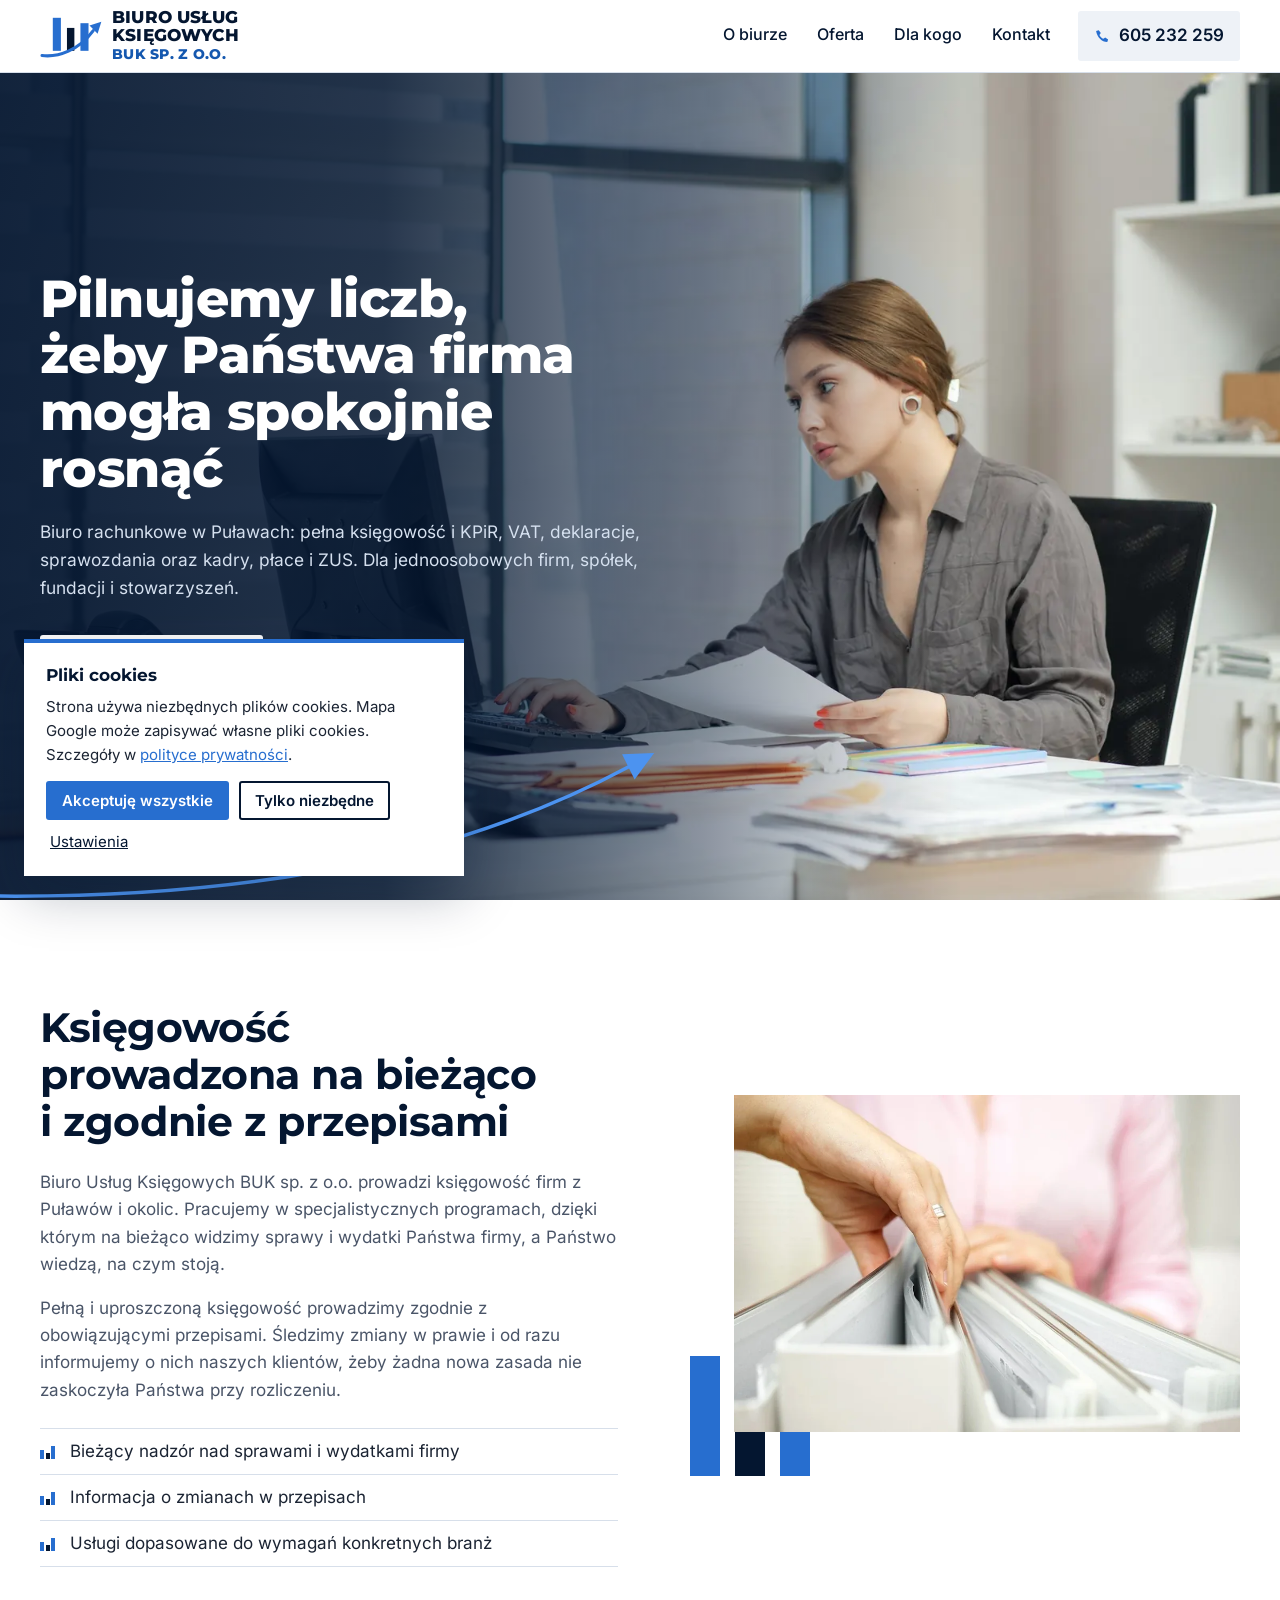
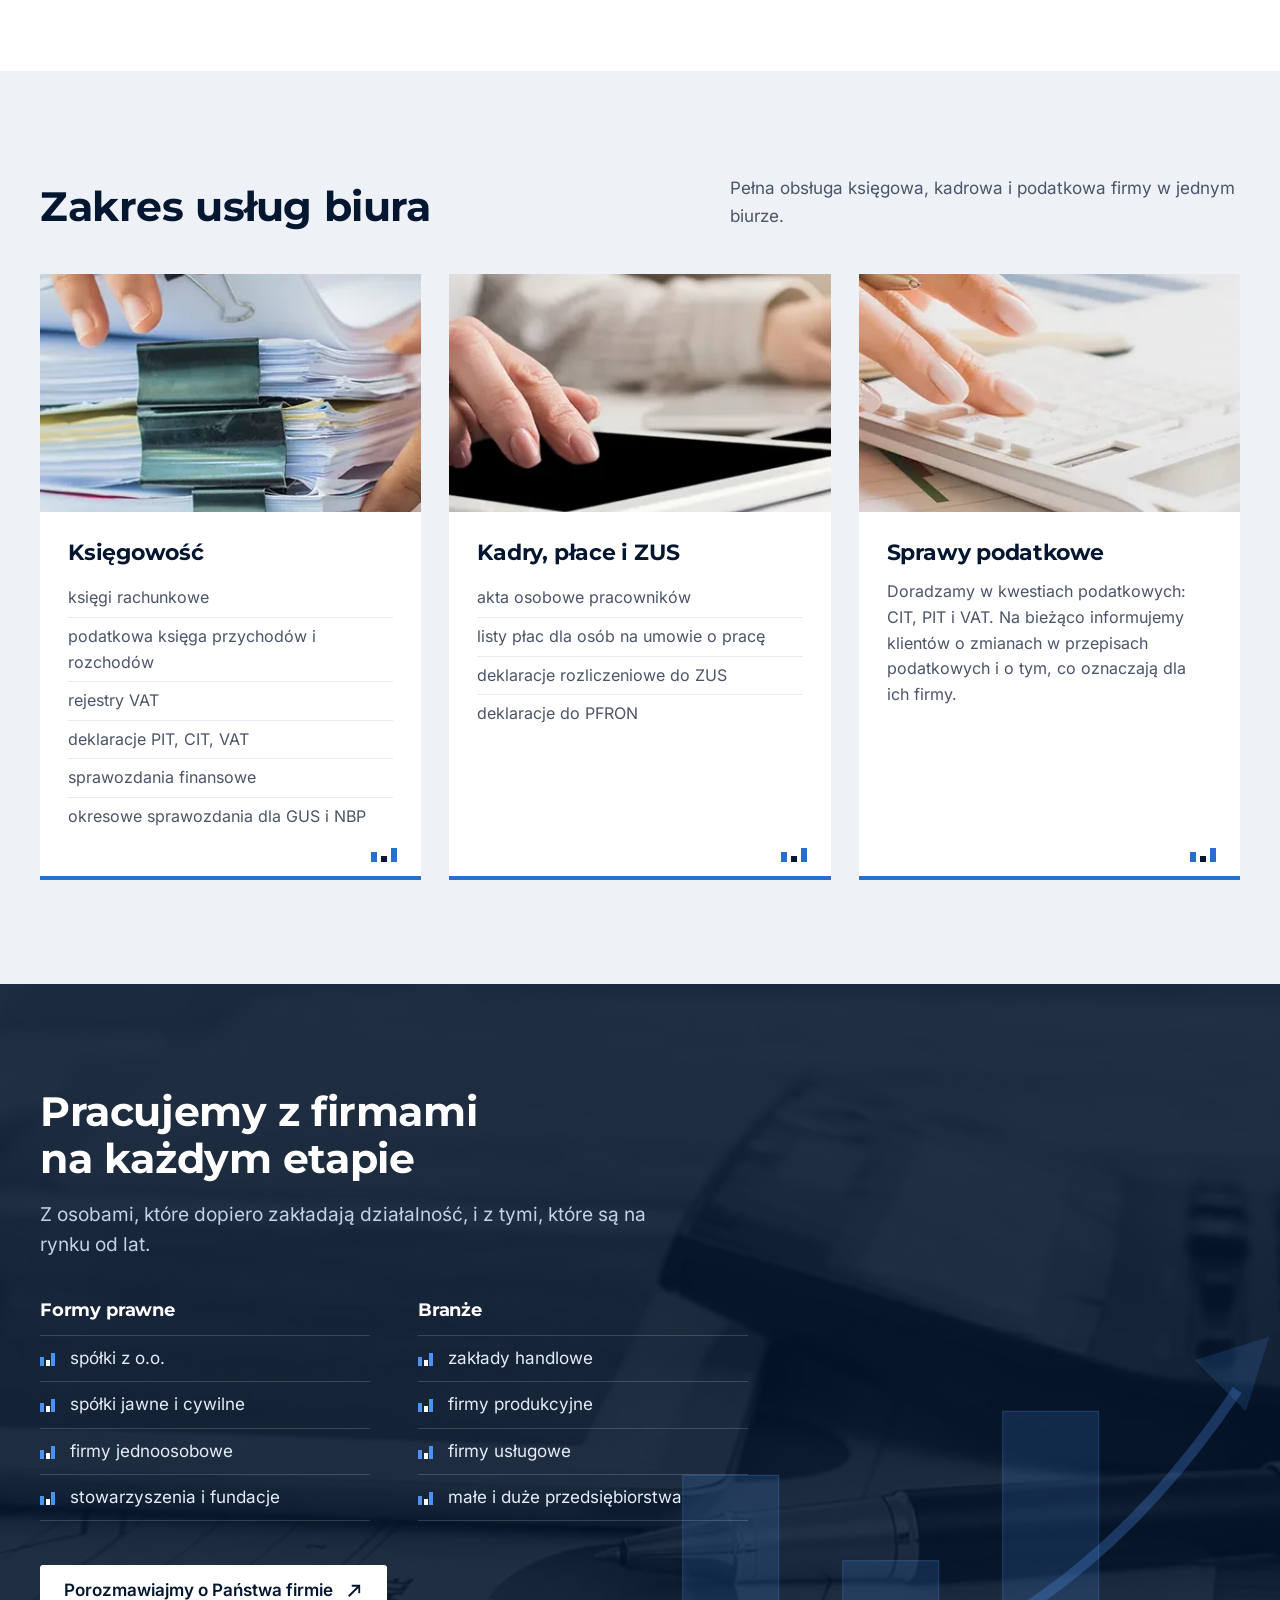
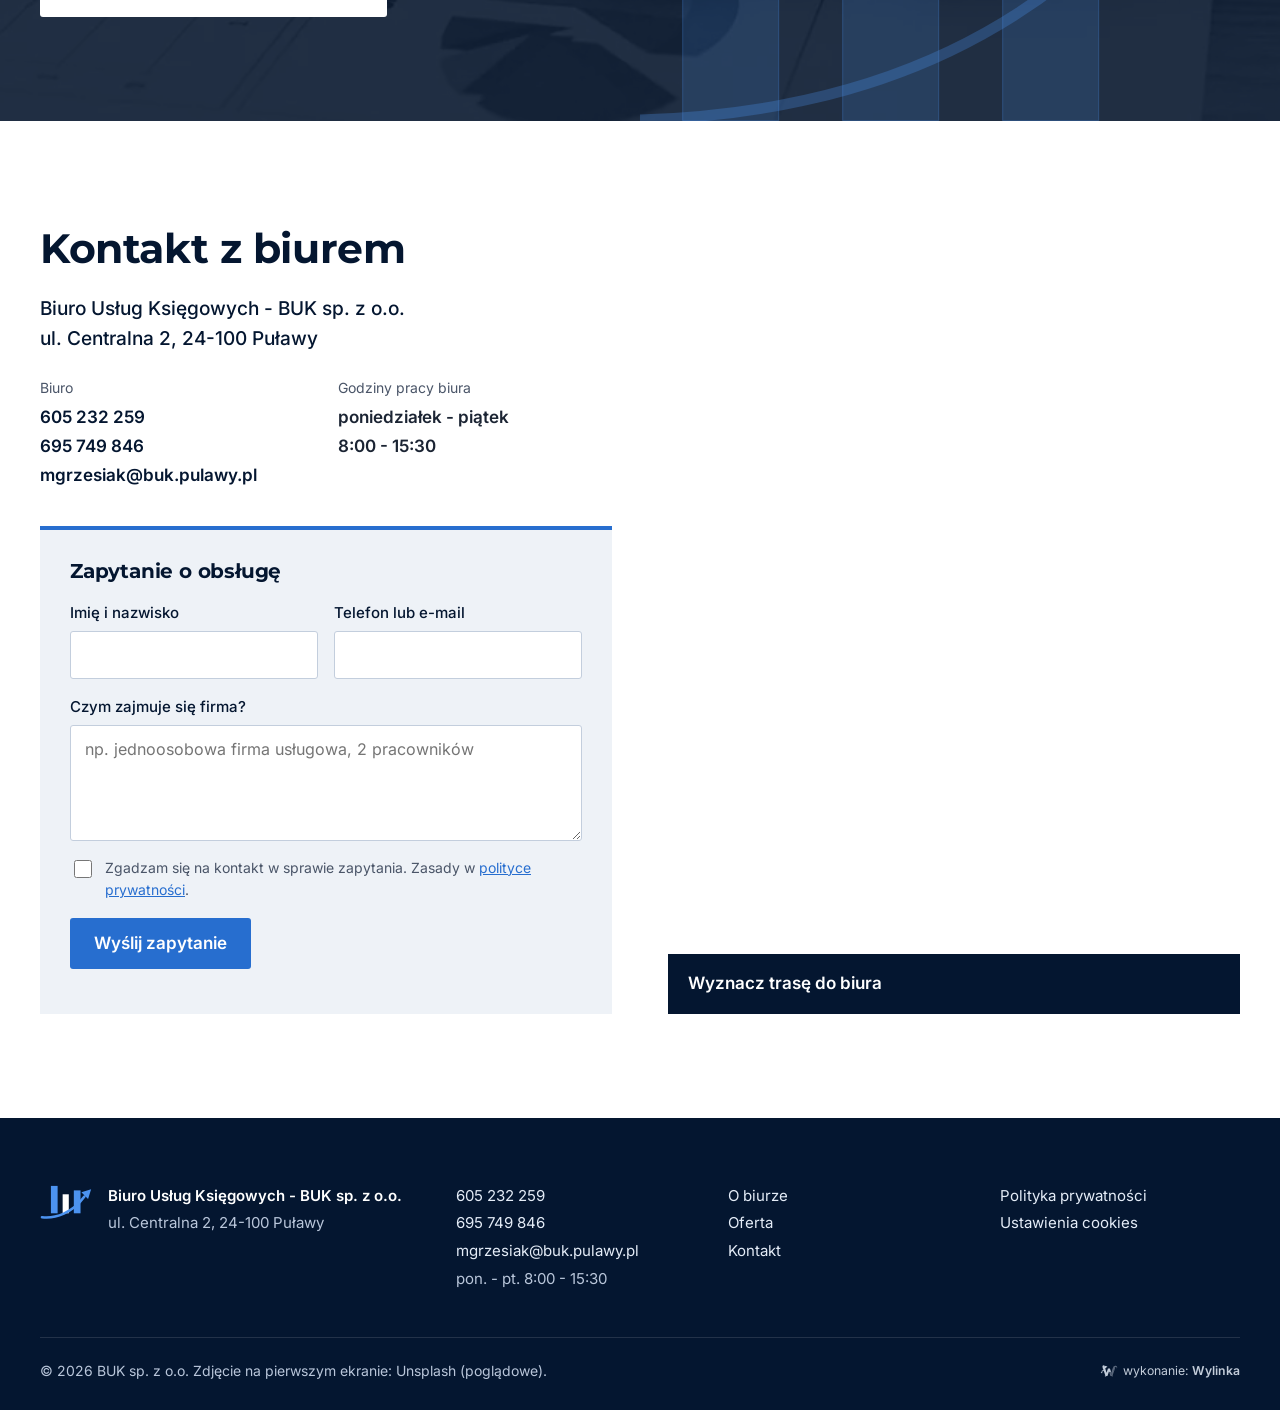
==== commit 4f9ff758: "Nowe logo BUK sp. z o.o., favicon, godziny pracy biura, kontakt bez telefonu prywatnego" ====
--- a/index.html
+++ b/index.html
@@ -10,7 +10,10 @@
 <link rel="preload" href="fonts/montserrat-latin.woff2" as="font" type="font/woff2" crossorigin>
 <link rel="preload" as="image" href="img/hero-tel.webp" media="(max-width:760px)">
 <link rel="preload" as="image" href="img/hero-1600.webp" imagesrcset="img/hero-1000.webp 1000w, img/hero-1600.webp 1600w, img/hero-2400.webp 2400w" imagesizes="100vw" media="(min-width:761px)">
-<link rel="icon" href="data:image/svg+xml,%3Csvg xmlns='http://www.w3.org/2000/svg' viewBox='0 0 64 64'%3E%3Crect width='64' height='64' rx='12' fill='%23fff'/%3E%3Crect x='14' y='14' width='9' height='34' fill='%23276ECF'/%3E%3Crect x='28' y='24' width='9' height='24' fill='%23041630'/%3E%3Crect x='42' y='19' width='9' height='29' fill='%23276ECF'/%3E%3C/svg%3E">
+<link rel="icon" href="favicon.ico" sizes="48x48">
+<link rel="icon" type="image/png" sizes="32x32" href="img/favicon-32.png">
+<link rel="icon" type="image/png" sizes="192x192" href="img/favicon-192.png">
+<link rel="apple-touch-icon" href="img/apple-touch-icon.png">
 <link rel="stylesheet" href="style.css">
 </head>
 <body>
@@ -18,9 +21,9 @@
 
 <header class="top" id="top">
   <div class="top-in">
-    <a class="logo" href="#home" aria-label="Biuro Usług Księgowych Barbara Grzesiak - strona główna">
+    <a class="logo" href="#home" aria-label="Biuro Usług Księgowych BUK sp. z o.o. - strona główna">
       <svg class="logo-znak" viewBox="0 0 92 68" aria-hidden="true"><rect x="19" y="7" width="12" height="49" fill="#276ECF"/><rect x="40" y="22" width="11" height="34" fill="#041630"/><rect x="60" y="15" width="12" height="41" fill="#276ECF"/><path d="M3 63C27 66 58 55 79 26" fill="none" stroke="#276ECF" stroke-width="4.6" stroke-linecap="round"/><path d="M91 13 73.5 18.5 85.5 30.5Z" fill="#276ECF"/></svg>
-      <span class="logo-txt"><b>Biuro Usług<br>Księgowych</b><i>Barbara<br>Grzesiak</i></span>
+      <span class="logo-txt"><b>Biuro Usług<br>Księgowych</b><i>BUK sp.&nbsp;z&nbsp;o.o.</i></span>
     </a>
     <nav class="menu" id="menu" aria-label="Menu główne">
       <a href="#o-biurze">O biurze</a>
@@ -154,8 +157,8 @@
       <h2>Kontakt z biurem</h2>
       <p class="k-firma">Biuro Usług Księgowych - BUK sp.&nbsp;z&nbsp;o.o.<br>ul. Centralna 2, 24-100 Puławy</p>
       <dl class="k-lista">
-        <div><dt>Biuro</dt><dd><a href="tel:+48605232259">605 232 259</a><br><a href="tel:+48695749846">695 749 846</a></dd></div>
-        <div><dt>Małgorzata Grzesiak</dt><dd><a href="tel:+48669155902">669 155 902</a><br><a href="mailto:mgrzesiak@buk.pulawy.pl">mgrzesiak@buk.pulawy.pl</a></dd></div>
+        <div><dt>Biuro</dt><dd><a href="tel:+48605232259">605 232 259</a><br><a href="tel:+48695749846">695 749 846</a><br><a href="mailto:mgrzesiak@buk.pulawy.pl">mgrzesiak@buk.pulawy.pl</a></dd></div>
+        <div><dt>Godziny pracy biura</dt><dd>poniedziałek - piątek<br>8:00 - 15:30</dd></div>
       </dl>
       <form class="formularz" id="formularz" novalidate>
         <h3>Zapytanie o obsługę</h3>
@@ -184,7 +187,7 @@
       <p><b>Biuro Usług Księgowych - BUK sp.&nbsp;z&nbsp;o.o.</b><br>ul. Centralna 2, 24-100 Puławy</p>
     </div>
     <div class="s-kol">
-      <p><a href="tel:+48605232259">605 232 259</a><br><a href="tel:+48695749846">695 749 846</a><br><a href="mailto:mgrzesiak@buk.pulawy.pl">mgrzesiak@buk.pulawy.pl</a></p>
+      <p><a href="tel:+48605232259">605 232 259</a><br><a href="tel:+48695749846">695 749 846</a><br><a href="mailto:mgrzesiak@buk.pulawy.pl">mgrzesiak@buk.pulawy.pl</a><br>pon. - pt. 8:00 - 15:30</p>
     </div>
     <div class="s-kol">
       <p><a href="#o-biurze">O biurze</a><br><a href="#oferta">Oferta</a><br><a href="#kontakt">Kontakt</a></p>
--- a/style.css
+++ b/style.css
@@ -53,7 +53,7 @@
 .logo-znak{width:62px;height:46px;flex:none}
 .logo-txt{display:flex;flex-direction:column;font-family:Montserrat,sans-serif;line-height:1.02}
 .logo-txt b{font-weight:800;color:var(--granat);font-size:17px;text-transform:uppercase;letter-spacing:.01em}
-.logo-txt i{font-style:normal;font-weight:600;color:var(--niebieski);font-size:9.5px;text-transform:uppercase;letter-spacing:.42em;margin-top:3px;line-height:1.25}
+.logo-txt i{font-style:normal;font-weight:800;color:#1558AF;font-size:14px;text-transform:uppercase;letter-spacing:.02em;margin-top:3px;line-height:1.1}
 .menu{display:flex;gap:30px}
 .menu a{color:var(--granat);text-decoration:none;font-weight:500;font-size:16px;padding:6px 0;border-bottom:2px solid transparent}
 .menu a:hover,.menu a.akt{border-bottom-color:var(--niebieski)}
@@ -217,7 +217,7 @@
   body{font-size:16.5px}
   .logo-znak{width:44px;height:33px}
   .logo-txt b{font-size:13px}
-  .logo-txt i{font-size:7.5px;letter-spacing:.38em}
+  .logo-txt i{font-size:11px;letter-spacing:.02em}
   .hero{flex-direction:column;align-items:stretch;min-height:calc(100svh - var(--head) - 1px)}
   .hero::before{display:none}
   .hero-luk{display:none}
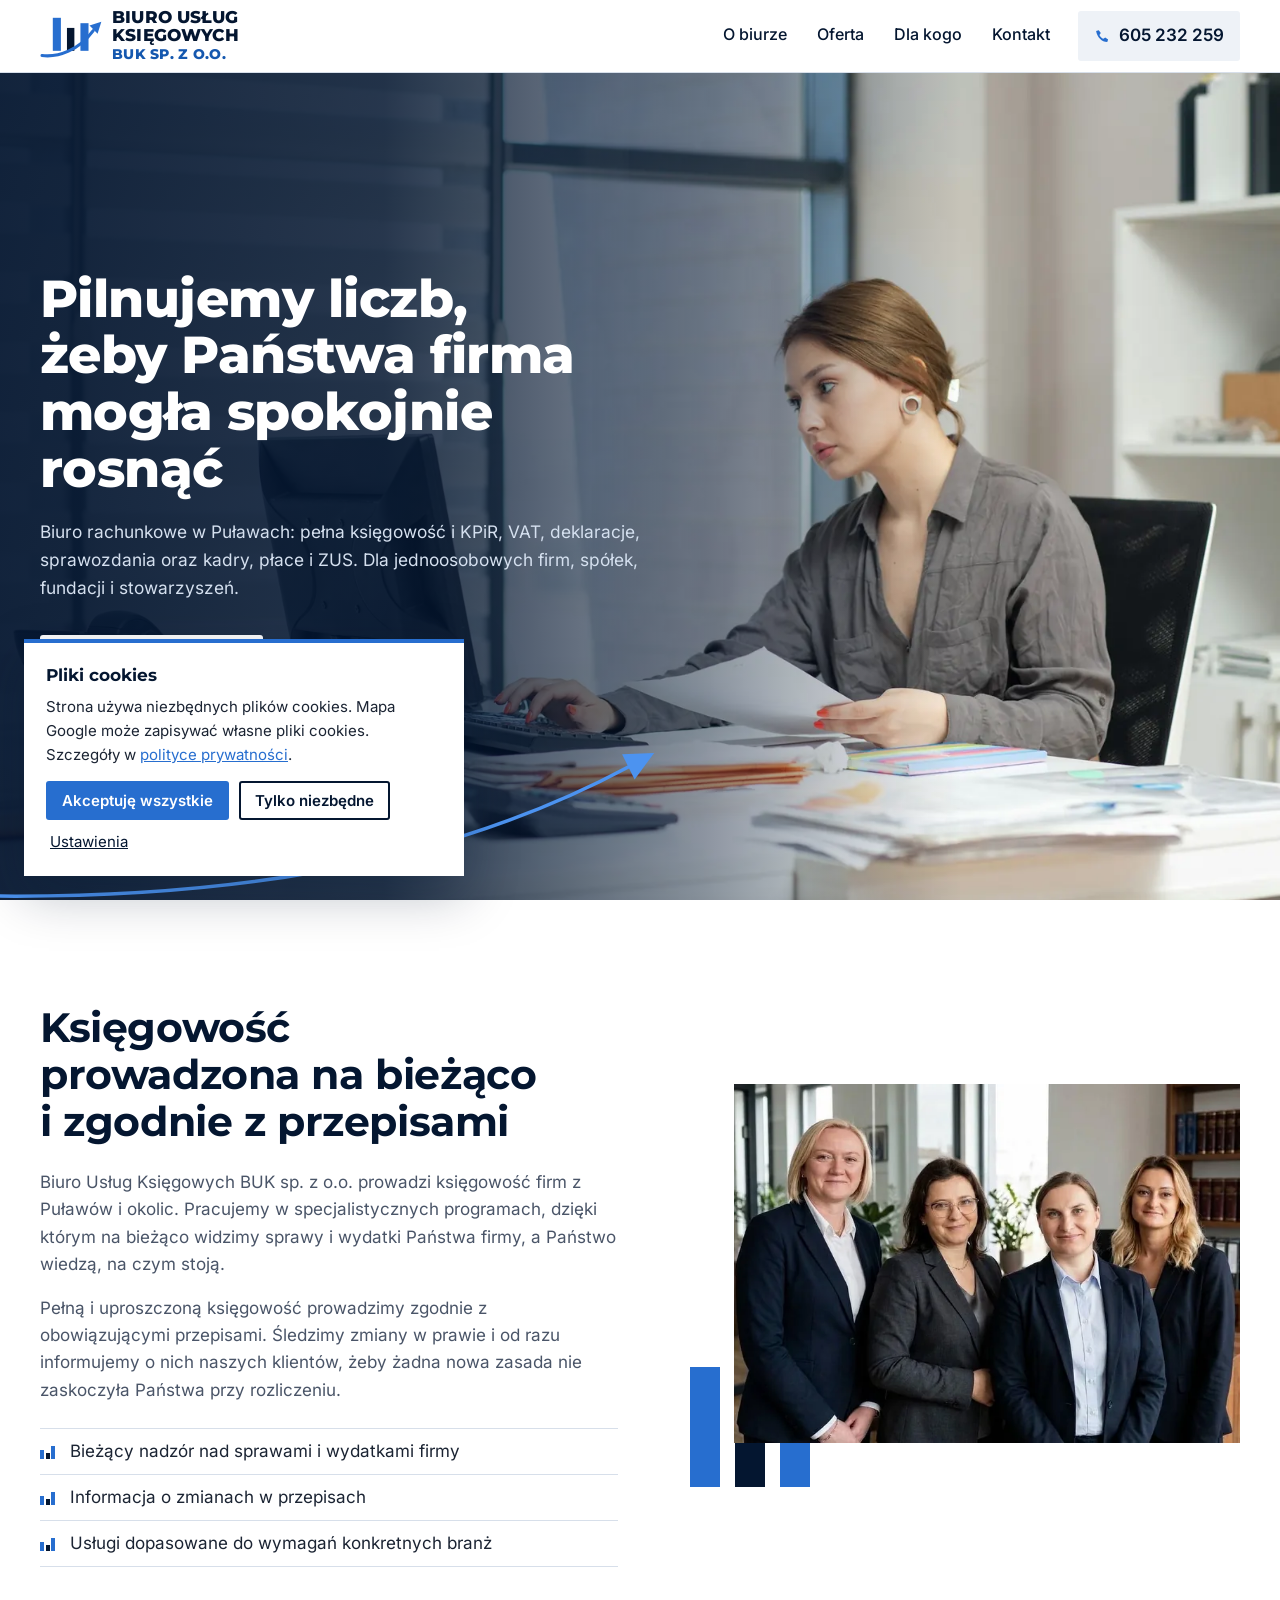
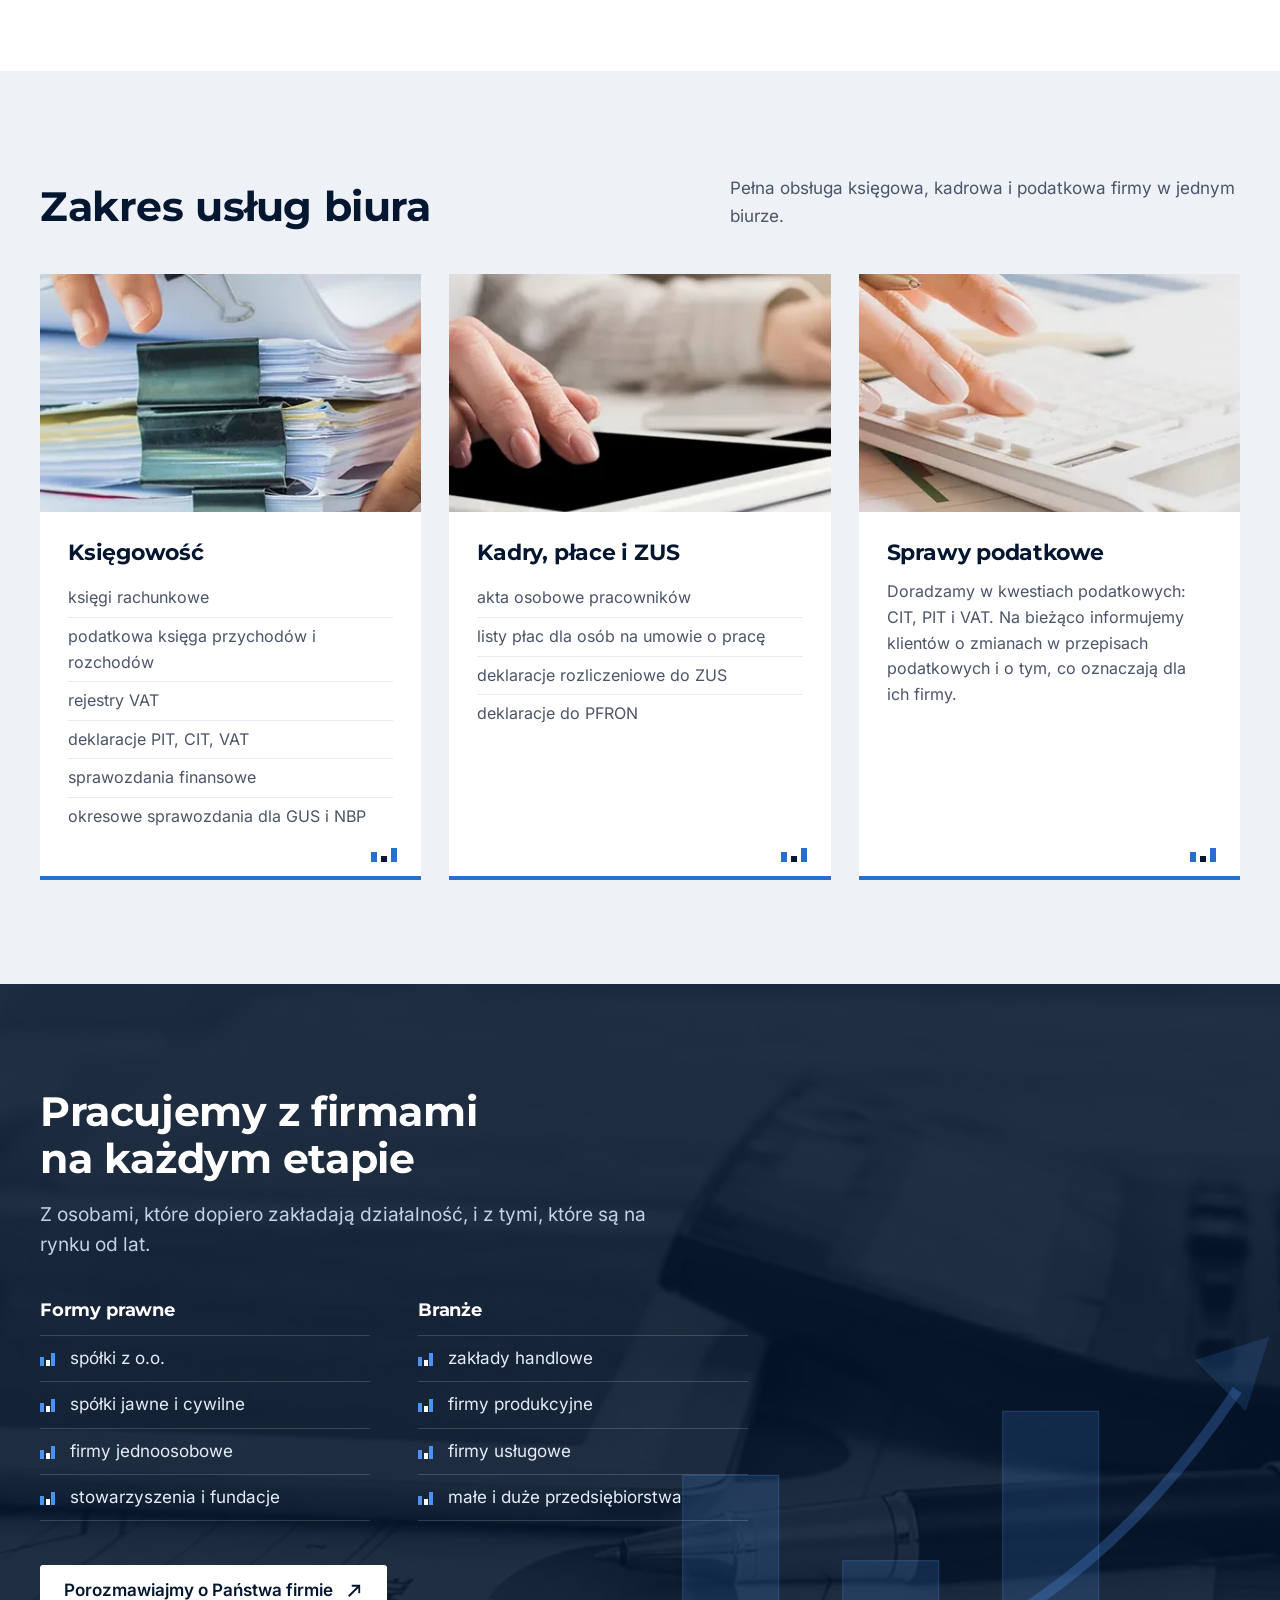
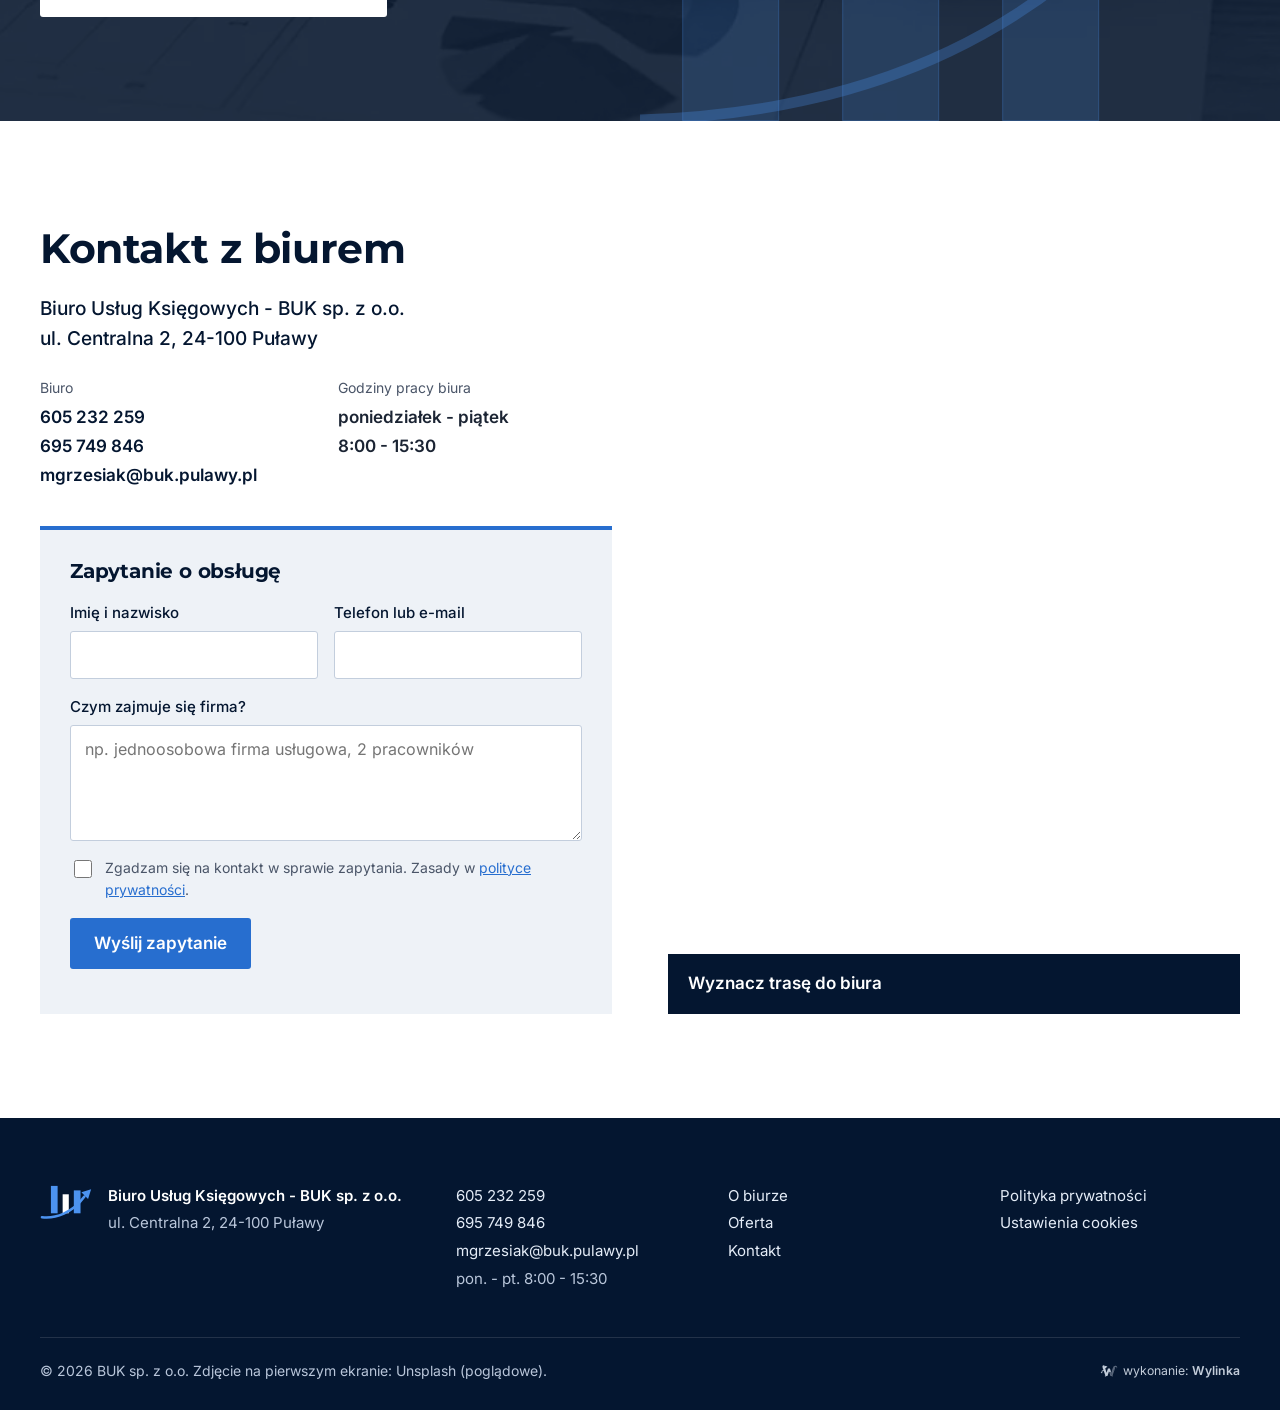
==== commit 064331fd: "Zdjecie zespolu BUK przy sekcji o biurze" ====
--- a/index.html
+++ b/index.html
@@ -67,7 +67,7 @@
       </ul>
     </div>
     <figure class="o-foto">
-      <img src="img/segregatory.webp" alt="Dokumentacja księgowa klientów w segregatorach" width="946" height="631" loading="lazy">
+      <img class="o-zespol" src="img/zespol-buk.webp" srcset="img/zespol-buk-720.webp 720w, img/zespol-buk.webp 1039w" sizes="(max-width:900px) calc(100vw - 60px), 560px" alt="Zespół Biura Usług Księgowych BUK sp. z o.o. w Puławach" width="1039" height="737" loading="lazy">
       <svg class="o-slupki" viewBox="0 0 120 160" aria-hidden="true"><rect x="0" y="40" width="30" height="120" fill="#276ECF"/><rect x="45" y="80" width="30" height="80" fill="#041630"/><rect x="90" y="0" width="30" height="160" fill="#276ECF"/></svg>
     </figure>
   </div>
--- a/style.css
+++ b/style.css
@@ -90,6 +90,7 @@
 .o-foto{position:relative;margin:0 0 0 0;padding:0 0 44px 44px}
 .o-foto img{width:100%;aspect-ratio:3/2;object-fit:cover;object-position:40% 50%;position:relative;z-index:1}
 .o-slupki{position:absolute;left:0;bottom:0;width:120px;height:160px;z-index:0}
+.o-foto img.o-zespol{aspect-ratio:auto;height:auto;max-width:1039px;object-fit:contain}
 
 /* oferta */
 .oferta{background:var(--szary);padding:104px 0}
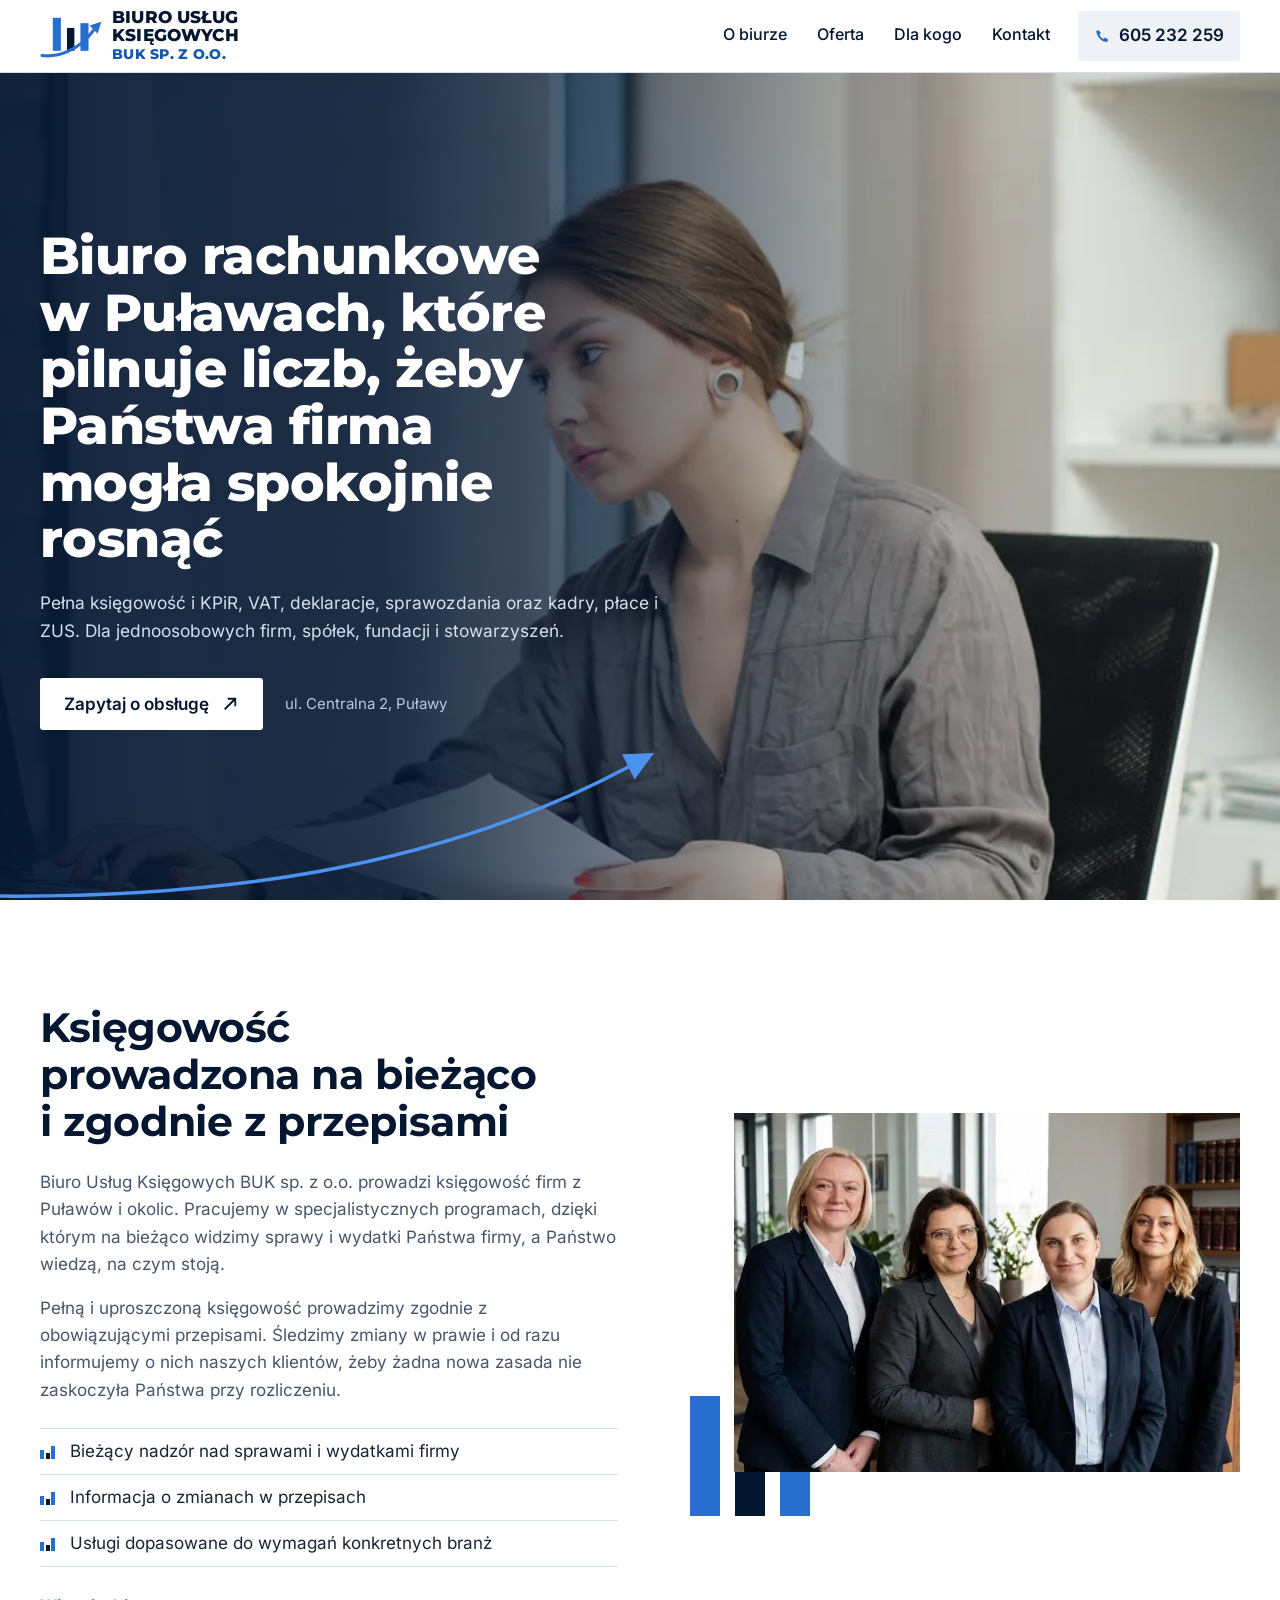
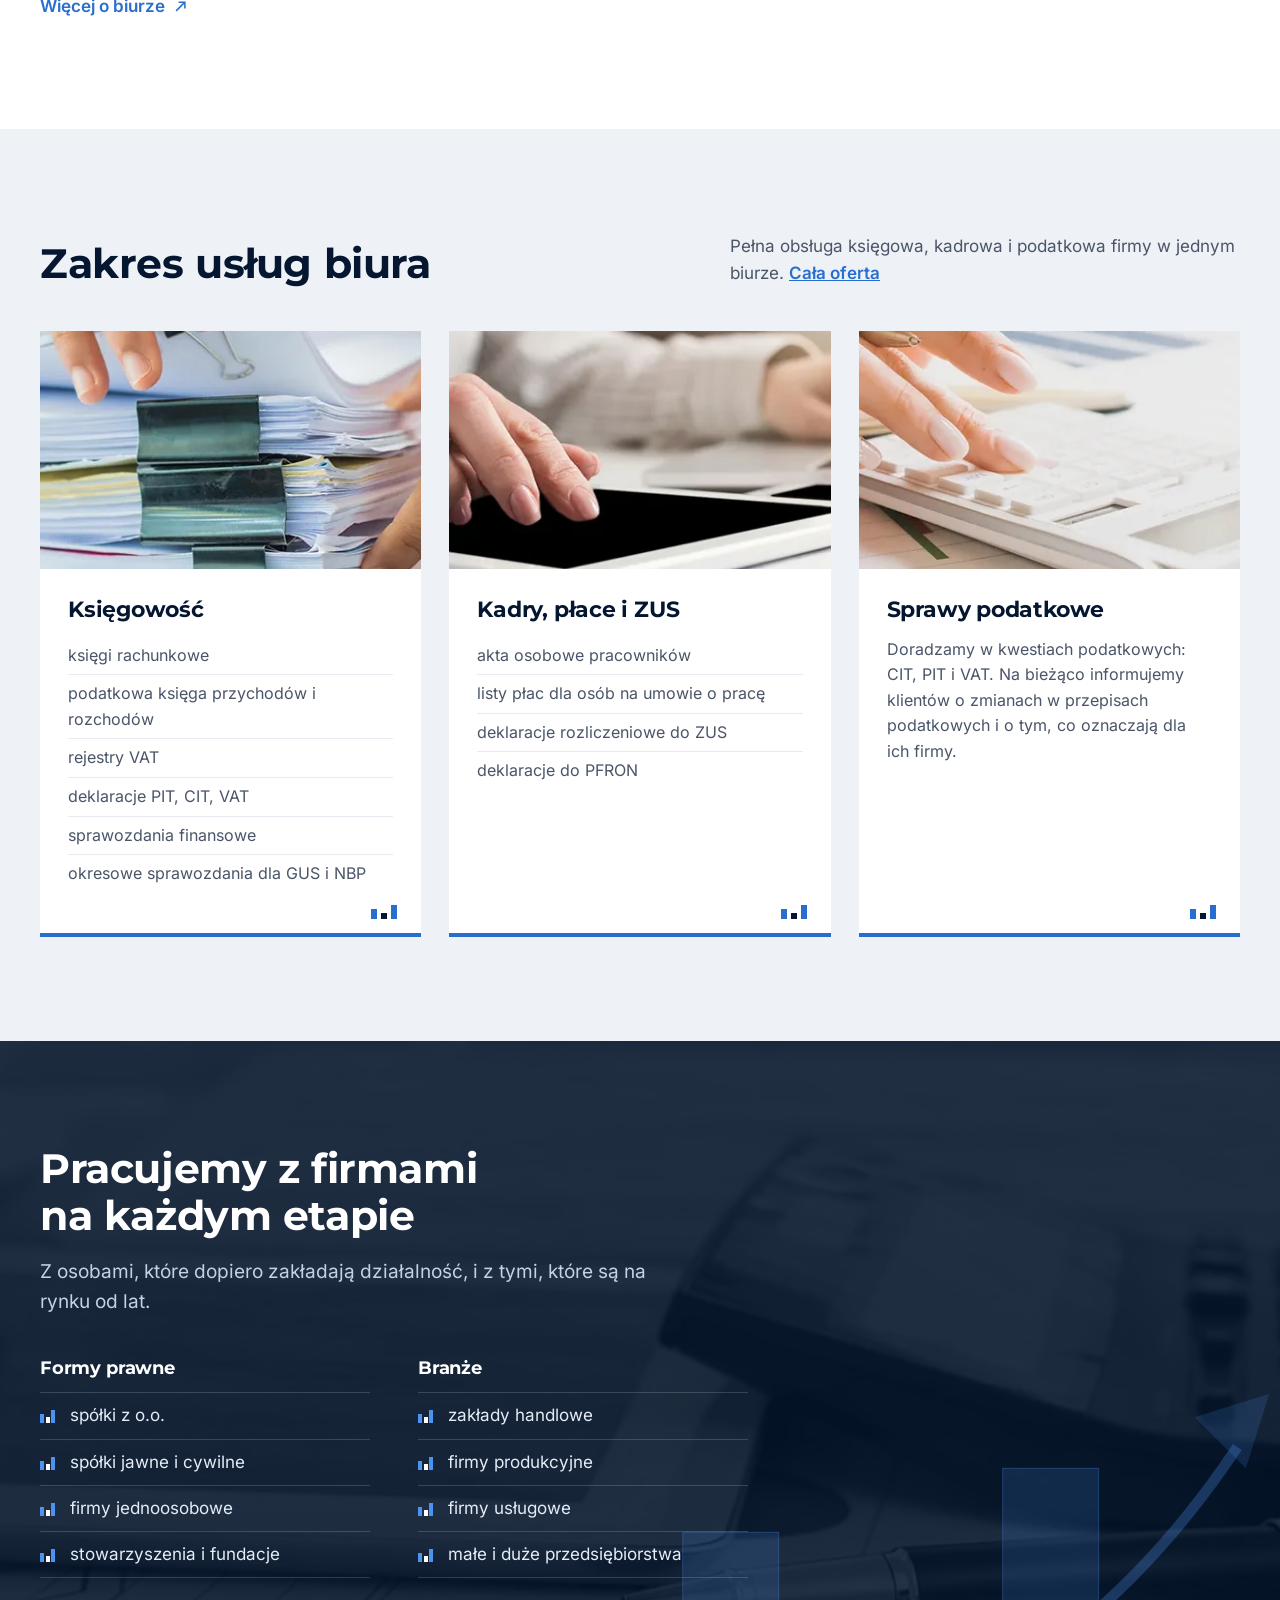
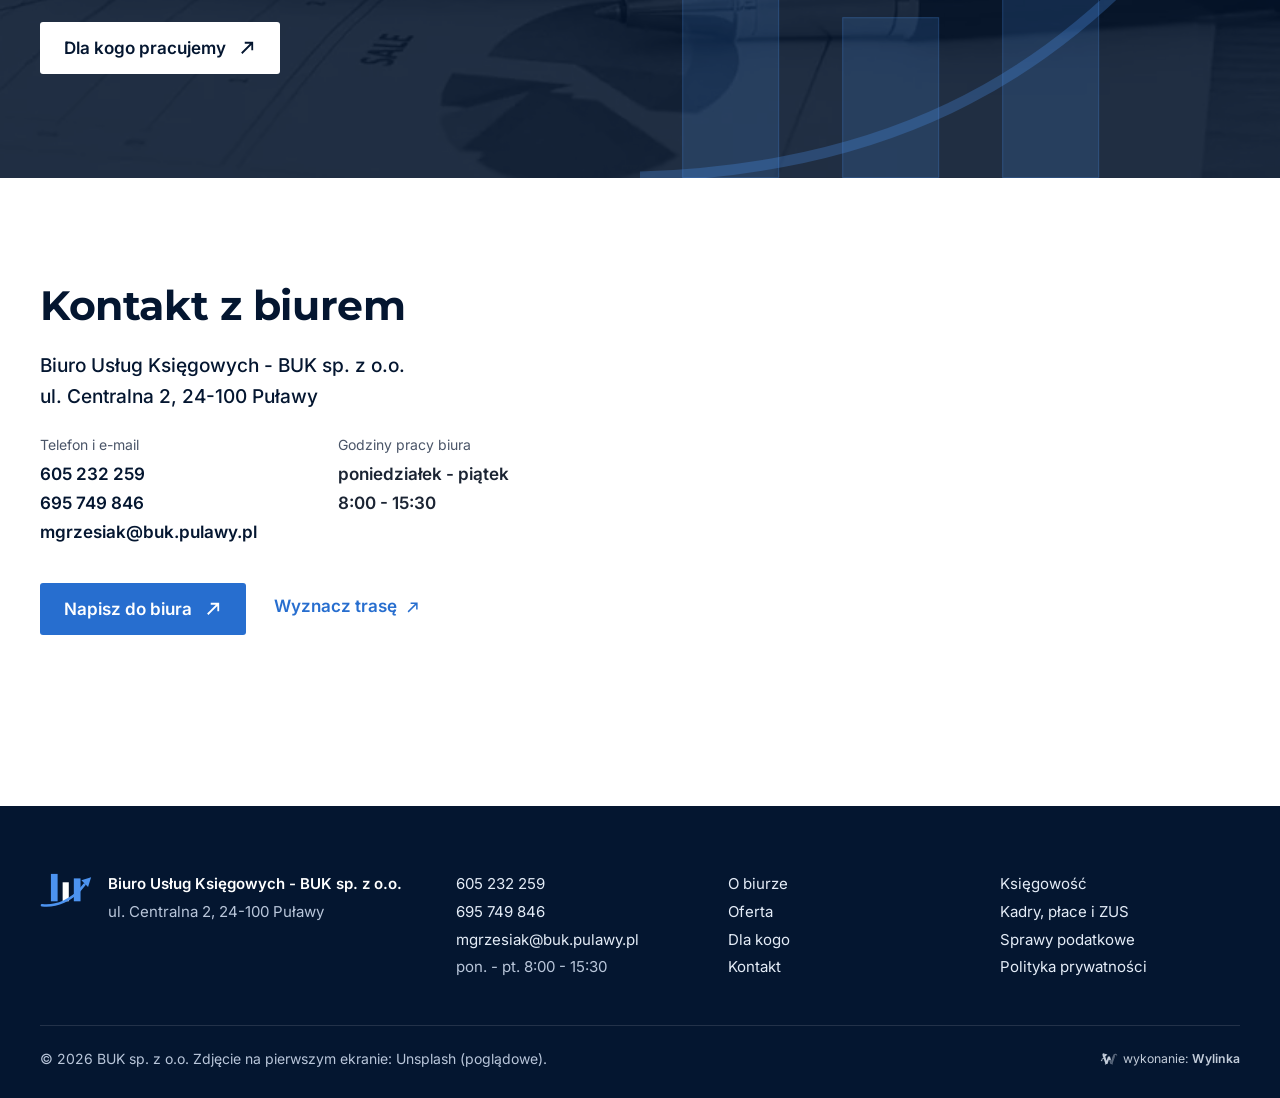
==== commit 16924311: "Strona na gotowo: osobne podstrony O biurze, Oferta, Dla kogo, Kontakt, polityka prywatnosci" ====
--- a/index.html
+++ b/index.html
@@ -3,8 +3,8 @@
 <head>
 <meta charset="utf-8">
 <meta name="viewport" content="width=device-width,initial-scale=1,viewport-fit=cover">
-<meta name="robots" content="noindex,nofollow">
-<title>Biuro Usług Księgowych BUK Puławy - księgowość, kadry i płace</title>
+<meta name="robots" content="noindex, nofollow" data-podglad>
+<title>Biuro rachunkowe Puławy - BUK sp. z o.o. | księgowość, kadry i płace</title>
 <meta name="description" content="Biuro rachunkowe BUK sp. z o.o. w Puławach, ul. Centralna 2: pełna księgowość, KPiR, VAT, deklaracje, sprawozdania, kadry, płace i ZUS.">
 <meta name="theme-color" content="#041630">
 <link rel="preload" href="fonts/montserrat-latin.woff2" as="font" type="font/woff2" crossorigin>
@@ -21,15 +21,15 @@
 
 <header class="top" id="top">
   <div class="top-in">
-    <a class="logo" href="#home" aria-label="Biuro Usług Księgowych BUK sp. z o.o. - strona główna">
+    <a class="logo" href="./" aria-label="Biuro Usług Księgowych BUK sp. z o.o. - strona główna">
       <svg class="logo-znak" viewBox="0 0 92 68" aria-hidden="true"><rect x="19" y="7" width="12" height="49" fill="#276ECF"/><rect x="40" y="22" width="11" height="34" fill="#041630"/><rect x="60" y="15" width="12" height="41" fill="#276ECF"/><path d="M3 63C27 66 58 55 79 26" fill="none" stroke="#276ECF" stroke-width="4.6" stroke-linecap="round"/><path d="M91 13 73.5 18.5 85.5 30.5Z" fill="#276ECF"/></svg>
       <span class="logo-txt"><b>Biuro Usług<br>Księgowych</b><i>BUK sp.&nbsp;z&nbsp;o.o.</i></span>
     </a>
     <nav class="menu" id="menu" aria-label="Menu główne">
-      <a href="#o-biurze">O biurze</a>
-      <a href="#oferta">Oferta</a>
-      <a href="#dla-kogo">Dla kogo</a>
-      <a href="#kontakt">Kontakt</a>
+      <a href="o-biurze.html">O biurze</a>
+      <a href="oferta.html">Oferta</a>
+      <a href="dla-kogo.html">Dla kogo</a>
+      <a href="kontakt.html">Kontakt</a>
       <a class="menu-tel" href="tel:+48605232259">605 232 259</a>
     </nav>
     <a class="top-tel" href="tel:+48605232259"><svg viewBox="0 0 20 20" aria-hidden="true"><path d="M5.6 2.5 8 5.9 6.4 8.1c.9 2 2.6 3.7 4.6 4.6l2.2-1.6 3.4 2.4-1 3.1C9.3 16.4 3.6 10.7 2.5 3.5z" fill="currentColor"/></svg><span>605 232 259</span></a>
@@ -45,16 +45,16 @@
   </picture>
   <svg class="hero-luk" viewBox="0 0 1100 260" aria-hidden="true"><path d="M-10 255C300 258 620 220 902 69" fill="none" stroke="#4C93F0" stroke-width="5" stroke-linecap="round"/><path d="M937 50 909 88 891 52Z" fill="#4C93F0"/></svg>
   <div class="hero-in">
-    <h1>Pilnujemy liczb, żeby Państwa firma mogła spokojnie rosnąć</h1>
-    <p class="lead">Biuro rachunkowe w Puławach: pełna księgowość i KPiR, VAT, deklaracje, sprawozdania oraz kadry, płace i ZUS. Dla jednoosobowych firm, spółek, fundacji i stowarzyszeń.</p>
-    <div class="hero-cta">
-      <a class="btn btn-jasny" href="#kontakt">Zapytaj o obsługę<svg viewBox="0 0 24 24" aria-hidden="true"><path d="M5 19 19 5M9 5h10v10" fill="none" stroke="currentColor" stroke-width="2.4"/></svg></a>
+    <h1>Biuro rachunkowe w&nbsp;Puławach, które pilnuje liczb, żeby Państwa firma mogła spokojnie rosnąć</h1>
+    <p class="lead">Pełna księgowość i KPiR, VAT, deklaracje, sprawozdania oraz kadry, płace i ZUS. Dla jednoosobowych firm, spółek, fundacji i stowarzyszeń.</p>
+    <div class="hero-cta" data-mob>
+      <a class="btn btn-jasny" href="kontakt.html#zapytanie">Zapytaj o obsługę<svg viewBox="0 0 24 24" aria-hidden="true"><path d="M5 19 19 5M9 5h10v10" fill="none" stroke="currentColor" stroke-width="2.4"/></svg></a>
       <span class="hero-adres">ul. Centralna 2, Puławy</span>
     </div>
   </div>
 </section>
 
-<section class="o-biurze" id="o-biurze">
+<section class="o-biurze">
   <div class="wrap o-siatka">
     <div class="o-tekst">
       <h2>Księgowość prowadzona na bieżąco i zgodnie z przepisami</h2>
@@ -65,6 +65,7 @@
         <li>Informacja o zmianach w przepisach</li>
         <li>Usługi dopasowane do wymagań konkretnych branż</li>
       </ul>
+      <a class="dalej" href="o-biurze.html">Więcej o biurze<svg viewBox="0 0 24 24" aria-hidden="true"><path d="M5 19 19 5M9 5h10v10" fill="none" stroke="currentColor" stroke-width="2.4"/></svg></a>
     </div>
     <figure class="o-foto">
       <img class="o-zespol" src="img/zespol-buk.webp" srcset="img/zespol-buk-720.webp 720w, img/zespol-buk.webp 1039w" sizes="(max-width:900px) calc(100vw - 60px), 560px" alt="Zespół Biura Usług Księgowych BUK sp. z o.o. w Puławach" width="1039" height="737" loading="lazy">
@@ -73,17 +74,17 @@
   </div>
 </section>
 
-<section class="oferta" id="oferta">
+<section class="oferta">
   <div class="wrap">
     <div class="sekcja-gora">
       <h2>Zakres usług biura</h2>
-      <p>Pełna obsługa księgowa, kadrowa i podatkowa firmy w jednym biurze.</p>
+      <p>Pełna obsługa księgowa, kadrowa i podatkowa firmy w jednym biurze. <a href="oferta.html">Cała oferta</a></p>
     </div>
     <div class="karty" id="karty" tabindex="0" aria-label="Usługi biura, przesuń w bok">
       <article class="karta">
         <div class="karta-foto"><img src="img/dokumenty.webp" alt="Dokumenty księgowe spięte klipsami" width="395" height="395" loading="lazy"></div>
         <div class="karta-in">
-          <h3>Księgowość</h3>
+          <h3><a href="oferta.html#ksiegowosc">Księgowość</a></h3>
           <ul>
             <li>księgi rachunkowe</li>
             <li>podatkowa księga przychodów i rozchodów</li>
@@ -98,7 +99,7 @@
       <article class="karta">
         <div class="karta-foto"><img src="img/tablet.webp" alt="Praca na tablecie i komputerze w biurze" width="395" height="395" loading="lazy"></div>
         <div class="karta-in">
-          <h3>Kadry, płace i ZUS</h3>
+          <h3><a href="oferta.html#kadry-i-place">Kadry, płace i ZUS</a></h3>
           <ul>
             <li>akta osobowe pracowników</li>
             <li>listy płac dla osób na umowie o pracę</li>
@@ -111,7 +112,7 @@
       <article class="karta">
         <div class="karta-foto"><img src="img/kalkulator.webp" alt="Liczenie na kalkulatorze przy zestawieniu finansowym" width="391" height="391" loading="lazy"></div>
         <div class="karta-in">
-          <h3>Sprawy podatkowe</h3>
+          <h3><a href="oferta.html#podatki">Sprawy podatkowe</a></h3>
           <p>Doradzamy w kwestiach podatkowych: CIT, PIT i VAT. Na bieżąco informujemy klientów o zmianach w przepisach podatkowych i o tym, co oznaczają dla ich firmy.</p>
         </div>
         <span class="karta-wykres" aria-hidden="true"><i></i><i></i><i></i></span>
@@ -121,7 +122,7 @@
   </div>
 </section>
 
-<section class="dla-kogo" id="dla-kogo">
+<section class="dla-kogo">
   <img class="dk-tlo" src="img/biurko.webp" alt="" width="1922" height="501" loading="lazy">
   <svg class="dk-wykres" viewBox="0 0 600 400" preserveAspectRatio="xMaxYMax meet" aria-hidden="true"><rect x="40" y="170" width="90" height="230"/><rect x="190" y="250" width="90" height="150"/><rect x="340" y="110" width="90" height="290"/><path d="M-40 400C200 400 400 330 560 90" fill="none" stroke-width="10"/><path d="M590 40 520 62 568 110Z"/></svg>
   <div class="wrap dk-in">
@@ -147,38 +148,28 @@
         </ul>
       </div>
     </div>
-    <a class="btn btn-jasny" href="#kontakt">Porozmawiajmy o Państwa firmie<svg viewBox="0 0 24 24" aria-hidden="true"><path d="M5 19 19 5M9 5h10v10" fill="none" stroke="currentColor" stroke-width="2.4"/></svg></a>
-  </div>
-</section>
-
-<section class="kontakt" id="kontakt">
-  <div class="wrap k-siatka">
-    <div class="k-dane">
+    <a class="btn btn-jasny" href="dla-kogo.html">Dla kogo pracujemy<svg viewBox="0 0 24 24" aria-hidden="true"><path d="M5 19 19 5M9 5h10v10" fill="none" stroke="currentColor" stroke-width="2.4"/></svg></a>
+  </div>
+</section>
+
+<section class="kontakt-skrot">
+  <div class="wrap ks-siatka">
+    <div>
       <h2>Kontakt z biurem</h2>
       <p class="k-firma">Biuro Usług Księgowych - BUK sp.&nbsp;z&nbsp;o.o.<br>ul. Centralna 2, 24-100 Puławy</p>
       <dl class="k-lista">
-        <div><dt>Biuro</dt><dd><a href="tel:+48605232259">605 232 259</a><br><a href="tel:+48695749846">695 749 846</a><br><a href="mailto:mgrzesiak@buk.pulawy.pl">mgrzesiak@buk.pulawy.pl</a></dd></div>
+        <div><dt>Telefon i e-mail</dt><dd><a href="tel:+48605232259">605 232 259</a><br><a href="tel:+48695749846">695 749 846</a><br><a href="mailto:mgrzesiak@buk.pulawy.pl">mgrzesiak@buk.pulawy.pl</a></dd></div>
         <div><dt>Godziny pracy biura</dt><dd>poniedziałek - piątek<br>8:00 - 15:30</dd></div>
       </dl>
-      <form class="formularz" id="formularz" novalidate>
-        <h3>Zapytanie o obsługę</h3>
-        <div class="pola">
-          <label>Imię i nazwisko<input name="imie" autocomplete="name" required></label>
-          <label>Telefon lub e-mail<input name="kontakt" autocomplete="email" required></label>
-        </div>
-        <label>Czym zajmuje się firma?<textarea name="wiadomosc" rows="4" placeholder="np. jednoosobowa firma usługowa, 2 pracowników"></textarea></label>
-        <label class="zgoda"><input type="checkbox" name="zgoda" required><span>Zgadzam się na kontakt w sprawie zapytania. Zasady w <a href="polityka.html">polityce prywatności</a>.</span></label>
-        <button class="btn" type="submit">Wyślij zapytanie</button>
-        <p class="form-info" id="form-info" role="status"></p>
-      </form>
+      <div class="ks-akcje"><a class="btn" href="kontakt.html#zapytanie">Napisz do biura<svg viewBox="0 0 24 24" aria-hidden="true"><path d="M5 19 19 5M9 5h10v10" fill="none" stroke="currentColor" stroke-width="2.4"/></svg></a><a class="dalej" href="https://www.google.com/maps/dir/?api=1&amp;destination=ul.+Centralna+2,+24-100+Pu%C5%82awy" target="_blank" rel="noopener">Wyznacz trasę<svg viewBox="0 0 24 24" aria-hidden="true"><path d="M5 19 19 5M9 5h10v10" fill="none" stroke="currentColor" stroke-width="2.4"/></svg></a></div>
     </div>
     <div class="k-mapa">
       <iframe title="Mapa dojazdu: ul. Centralna 2, Puławy" src="https://www.google.com/maps?q=ul.+Centralna+2,+24-100+Pu%C5%82awy&amp;z=16&amp;output=embed" referrerpolicy="no-referrer-when-downgrade" allowfullscreen></iframe>
-      <a class="trasa" href="https://www.google.com/maps/dir/?api=1&amp;destination=ul.+Centralna+2,+24-100+Pu%C5%82awy" target="_blank" rel="noopener">Wyznacz trasę do biura</a>
     </div>
   </div>
 </section>
 </main>
+<script type="application/ld+json">{"@context":"https://schema.org","@type":"AccountingService","name":"Biuro Usług Księgowych - BUK sp. z o.o.","url":"https://buk.pulawy.pl/","logo":"https://buk.pulawy.pl/img/favicon-192.png","image":"https://buk.pulawy.pl/img/zespol-buk.webp","telephone":"+48 605 232 259","email":"mgrzesiak@buk.pulawy.pl","address":{"@type":"PostalAddress","streetAddress":"ul. Centralna 2","postalCode":"24-100","addressLocality":"Puławy","addressCountry":"PL"},"openingHoursSpecification":[{"@type":"OpeningHoursSpecification","dayOfWeek":["Monday","Tuesday","Wednesday","Thursday","Friday"],"opens":"08:00","closes":"15:30"}],"areaServed":"Puławy"}</script>
 
 <footer class="stopka">
   <div class="wrap s-siatka">
@@ -190,10 +181,10 @@
       <p><a href="tel:+48605232259">605 232 259</a><br><a href="tel:+48695749846">695 749 846</a><br><a href="mailto:mgrzesiak@buk.pulawy.pl">mgrzesiak@buk.pulawy.pl</a><br>pon. - pt. 8:00 - 15:30</p>
     </div>
     <div class="s-kol">
-      <p><a href="#o-biurze">O biurze</a><br><a href="#oferta">Oferta</a><br><a href="#kontakt">Kontakt</a></p>
+      <p><a href="o-biurze.html">O biurze</a><br><a href="oferta.html">Oferta</a><br><a href="dla-kogo.html">Dla kogo</a><br><a href="kontakt.html">Kontakt</a></p>
     </div>
     <div class="s-kol">
-      <p><a href="polityka.html">Polityka prywatności</a><br><button class="link" type="button" data-cookies>Ustawienia cookies</button></p>
+      <p><a href="oferta.html#ksiegowosc">Księgowość</a><br><a href="oferta.html#kadry-i-place">Kadry, płace i ZUS</a><br><a href="oferta.html#podatki">Sprawy podatkowe</a><br><a href="polityka.html">Polityka prywatności</a></p>
     </div>
   </div>
   <div class="wrap s-dol">
@@ -216,21 +207,7 @@
 
 <div class="mob" id="mob" aria-hidden="true">
   <a href="tel:+48605232259">Zadzwoń</a>
-  <a class="mob-cta" href="#kontakt">Zapytaj o obsługę</a>
-</div>
-
-<div class="cookies" id="cookies" role="dialog" aria-modal="false" aria-labelledby="ck-tyt" hidden>
-  <p id="ck-tyt" class="ck-tyt">Pliki cookies</p>
-  <p>Strona używa niezbędnych plików cookies. Mapa Google może zapisywać własne pliki cookies. Szczegóły w <a href="polityka.html">polityce prywatności</a>.</p>
-  <div class="ck-opcje" id="ck-opcje" hidden>
-    <label><input type="checkbox" checked disabled> Niezbędne</label>
-    <label><input type="checkbox" id="ck-zew" checked> Treści zewnętrzne (mapa Google)</label>
-  </div>
-  <div class="ck-btn">
-    <button class="btn btn-maly" data-ck="wszystkie">Akceptuję wszystkie</button>
-    <button class="btn btn-maly btn-obrys" data-ck="niezbedne">Tylko niezbędne</button>
-    <button class="link" data-ck="ustawienia">Ustawienia</button>
-  </div>
+  <a class="mob-cta" href="kontakt.html#zapytanie">Zapytaj o obsługę</a>
 </div>
 
 <script src="app.js" defer></script>
--- a/style.css
+++ b/style.css
@@ -167,14 +167,119 @@
 /* dolny pasek (telefon) */
 .mob{display:none}
 
-/* cookies */
-.cookies{position:fixed;left:24px;bottom:24px;z-index:90;max-width:440px;background:#fff;color:var(--tekst);padding:22px;box-shadow:0 18px 50px rgba(4,22,48,.28);border-top:4px solid var(--niebieski);font-size:15px}
-.cookies p{margin:0 0 10px}
-.ck-tyt{font:700 17px Montserrat,sans-serif;color:var(--granat)}
-.ck-opcje{display:grid;gap:8px;margin:6px 0 14px}
-.ck-opcje label{display:flex;gap:8px;align-items:center}
-.ck-btn{display:flex;gap:10px;align-items:center;flex-wrap:wrap;margin-top:14px}
-.ck-btn .link{color:var(--granat);font-size:15px;margin-left:4px}
+
+/* link "dalej" */
+.dalej{display:inline-flex;align-items:center;gap:8px;margin-top:26px;font-weight:600;color:var(--niebieski);text-decoration:none;border-bottom:2px solid transparent;padding-bottom:2px}
+.dalej svg{width:15px;height:15px;transition:transform .2s}
+.dalej:hover{border-bottom-color:var(--niebieski)}
+.dalej:hover svg{transform:translate(2px,-2px)}
+.karta h3 a{color:inherit;text-decoration:none}
+.karta h3 a:hover{color:var(--niebieski)}
+.sekcja-gora p a{font-weight:600;white-space:nowrap}
+
+/* nagłówek podstrony */
+.pasek{position:relative;background:var(--granat);color:#fff;padding:56px 0 64px;overflow:hidden;isolation:isolate}
+.pasek .dk-wykres{width:min(40vw,520px);opacity:.9}
+.okruchy{display:flex;gap:10px;flex-wrap:wrap;font-size:14px;color:#9FB3CF;margin-bottom:22px}
+.okruchy a{color:#D5E0EF;text-decoration:none}
+.okruchy a:hover{text-decoration:underline}
+.pasek h1{color:#fff;font-size:clamp(32px,3.8vw,54px);font-weight:800;max-width:19ch;line-height:1.1}
+.pasek-lead{color:#D5E0EF;font-size:clamp(17px,1.3vw,19px);max-width:38em;margin:20px 0 0}
+.pasek-cta{display:flex;align-items:center;gap:22px;flex-wrap:wrap;margin-top:30px}
+.pasek-tel{color:#fff;font-weight:600;text-decoration:none;border-bottom:2px solid rgba(76,147,240,.7);padding-bottom:2px}
+.pasek-tel:hover{border-bottom-color:#fff}
+
+/* zasady pracy (o biurze) */
+.zasady{background:var(--szary);padding:96px 0}
+.zasady h2{margin-bottom:40px}
+.zasady-siatka{display:grid;grid-template-columns:repeat(3,minmax(0,1fr));gap:28px}
+.zasada{position:relative;background:#fff;padding:30px 28px 34px;border-bottom:4px solid var(--niebieski)}
+.zasada h3{margin-bottom:12px}
+.zasada p{color:var(--tekst2);margin:0;font-size:16px}
+.zasada .karta-wykres,.etap .karta-wykres{position:static;margin-bottom:20px}
+.o-druga{padding-top:96px}
+.o-odwr{grid-template-columns:minmax(0,1fr) minmax(0,1.05fr)}
+.o-foto-mala img{max-width:520px;aspect-ratio:auto}
+.o-linki{display:flex;gap:28px;flex-wrap:wrap}
+
+/* oferta - podstrona */
+.u-spis{display:flex;gap:12px;flex-wrap:wrap;padding:28px 0 0}
+.u-spis a{color:var(--granat);font-weight:600;text-decoration:none;padding:10px 16px;box-shadow:inset 0 0 0 2px var(--linia);border-radius:3px}
+.u-spis a:hover{box-shadow:inset 0 0 0 2px var(--niebieski);color:var(--niebieski)}
+.usluga{padding:80px 0;scroll-margin-top:calc(var(--head) + 8px)}
+.usluga+.usluga{border-top:1px solid var(--linia)}
+.u-siatka{display:grid;grid-template-columns:360px minmax(0,1fr);gap:72px;align-items:start}
+.usluga-odwr .u-siatka{grid-template-columns:minmax(0,1fr) 360px}
+.usluga-odwr .u-foto{order:2}
+.u-foto{margin:0;position:relative;padding:0 0 28px 28px}
+.u-foto::before{content:"";position:absolute;left:0;bottom:0;width:62%;height:70%;background:linear-gradient(var(--niebieski),var(--niebieski)) 0 100%/30% 70% no-repeat,linear-gradient(var(--granat),var(--granat)) 50% 100%/22% 46% no-repeat,linear-gradient(var(--niebieski),var(--niebieski)) 100% 100%/30% 100% no-repeat;z-index:0}
+.u-foto img{position:relative;z-index:1;width:100%;max-width:360px;aspect-ratio:1;object-fit:cover}
+.u-tekst h2{margin-bottom:20px}
+.u-tekst p{color:var(--tekst2);max-width:40em}
+.u-tekst .slupki-lista{max-width:40em;margin:8px 0 26px}
+.u-dop{font-size:16px;margin:0}
+
+/* dla kogo - podstrona */
+.etapy{padding:96px 0}
+.etapy-siatka{display:grid;grid-template-columns:repeat(2,minmax(0,1fr));gap:56px}
+.etap h2{font-size:clamp(24px,2.4vw,32px);margin-bottom:16px}
+.etap p{color:var(--tekst2);margin:0}
+
+/* kontakt - skrót na głównej */
+.kontakt-skrot{padding:104px 0}
+.ks-siatka{display:grid;grid-template-columns:minmax(0,1fr) minmax(0,1fr);gap:56px;align-items:stretch}
+.ks-akcje{display:flex;align-items:center;gap:28px;flex-wrap:wrap}
+.ks-akcje .dalej{margin-top:0}
+
+/* wezwanie na dole podstron */
+.cta-dol{background:var(--szary);padding:72px 0;border-top:1px solid var(--linia)}
+.cta-in{display:flex;justify-content:space-between;align-items:center;gap:40px}
+.cta-in h2{font-size:clamp(26px,2.6vw,36px);max-width:22ch}
+.cta-in p{color:var(--tekst2);margin:14px 0 0;max-width:36em}
+.cta-akcje{display:flex;align-items:center;gap:22px;flex:none}
+.cta-tel{color:var(--granat);font-weight:600;text-decoration:none;font-size:18px}
+.cta-tel:hover{color:var(--niebieski)}
+
+/* polityka */
+.pol{padding:56px 0 80px}
+.pol .wrap{max-width:780px}
+.pol h2{font-size:22px;margin:36px 0 10px}
+.pol h2:first-child{margin-top:0}
+.pol p,.pol li{color:var(--tekst2)}
+.pol ul{padding-left:20px}
+
+@media (max-width:1100px){
+  .u-siatka{grid-template-columns:300px minmax(0,1fr);gap:48px}
+  .usluga-odwr .u-siatka{grid-template-columns:minmax(0,1fr) 300px}
+  .cta-in{flex-direction:column;align-items:flex-start;gap:28px}
+}
+@media (max-width:900px){
+  .zasady-siatka{grid-template-columns:minmax(0,1fr);gap:16px}
+  .o-odwr .o-foto{order:2}
+  .ks-siatka{grid-template-columns:minmax(0,1fr)}
+  .u-siatka,.usluga-odwr .u-siatka{grid-template-columns:minmax(0,1fr);gap:32px}
+  .usluga-odwr .u-foto{order:0}
+  .u-foto{max-width:340px}
+  .etapy-siatka{grid-template-columns:minmax(0,1fr);gap:40px}
+}
+@media (max-width:760px){
+  .pasek{padding:34px 0 40px}
+  .pasek .dk-wykres{width:80vw;opacity:.6}
+  .okruchy{margin-bottom:16px;font-size:13.5px}
+  .pasek h1{font-size:clamp(28px,7.6vw,34px)}
+  .pasek-lead{font-size:16px;margin-top:14px}
+  .pasek-cta{margin-top:24px;gap:14px 18px}
+  .zasady,.etapy,.usluga,.kontakt-skrot{padding:64px 0}
+  .o-druga{padding-top:64px}
+  .u-spis{padding-top:20px}
+  .u-spis a{padding:9px 12px;font-size:15px}
+  .cta-dol{padding:56px 0}
+  .cta-akcje{flex-wrap:wrap;width:100%}
+  .cta-akcje .btn{flex:1 1 auto;justify-content:center}
+  .ks-akcje .btn{width:100%;justify-content:center}
+  .kontakt-skrot{padding-bottom:0}
+  .kontakt-skrot .k-mapa{margin:0 -16px}
+}
 
 /* niski komputer */
 @media (min-width:761px) and (max-height:820px){
@@ -252,7 +357,6 @@
   .mob.widac{transform:none}
   .mob a{display:flex;align-items:center;justify-content:center;height:48px;border-radius:3px;font-weight:600;text-decoration:none;color:var(--granat);box-shadow:inset 0 0 0 2px var(--granat)}
   .mob a.mob-cta{background:var(--niebieski);color:#fff;box-shadow:none}
-  .cookies{left:12px;right:12px;bottom:12px;max-width:none;padding:18px}
 }
 @media (max-width:760px) and (max-height:700px){
   .hero h1{font-size:clamp(25px,7vw,30px)}
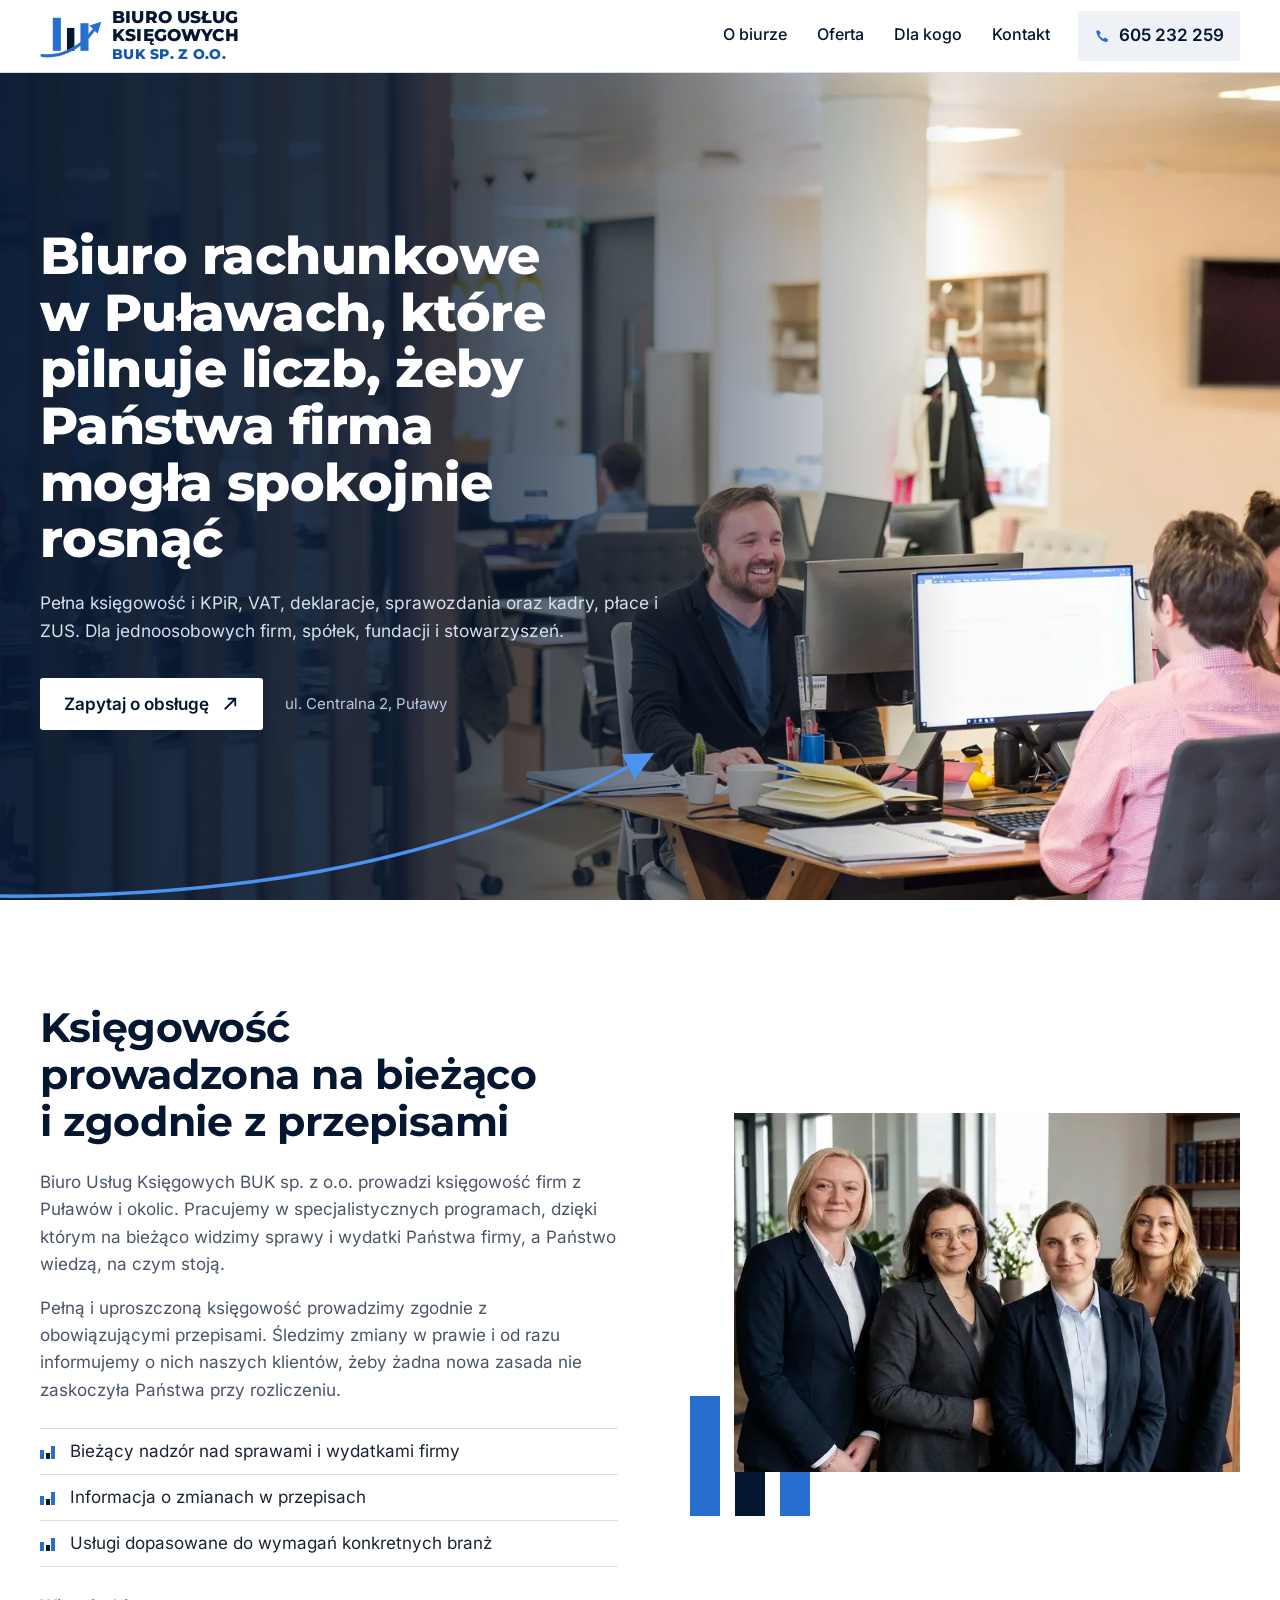
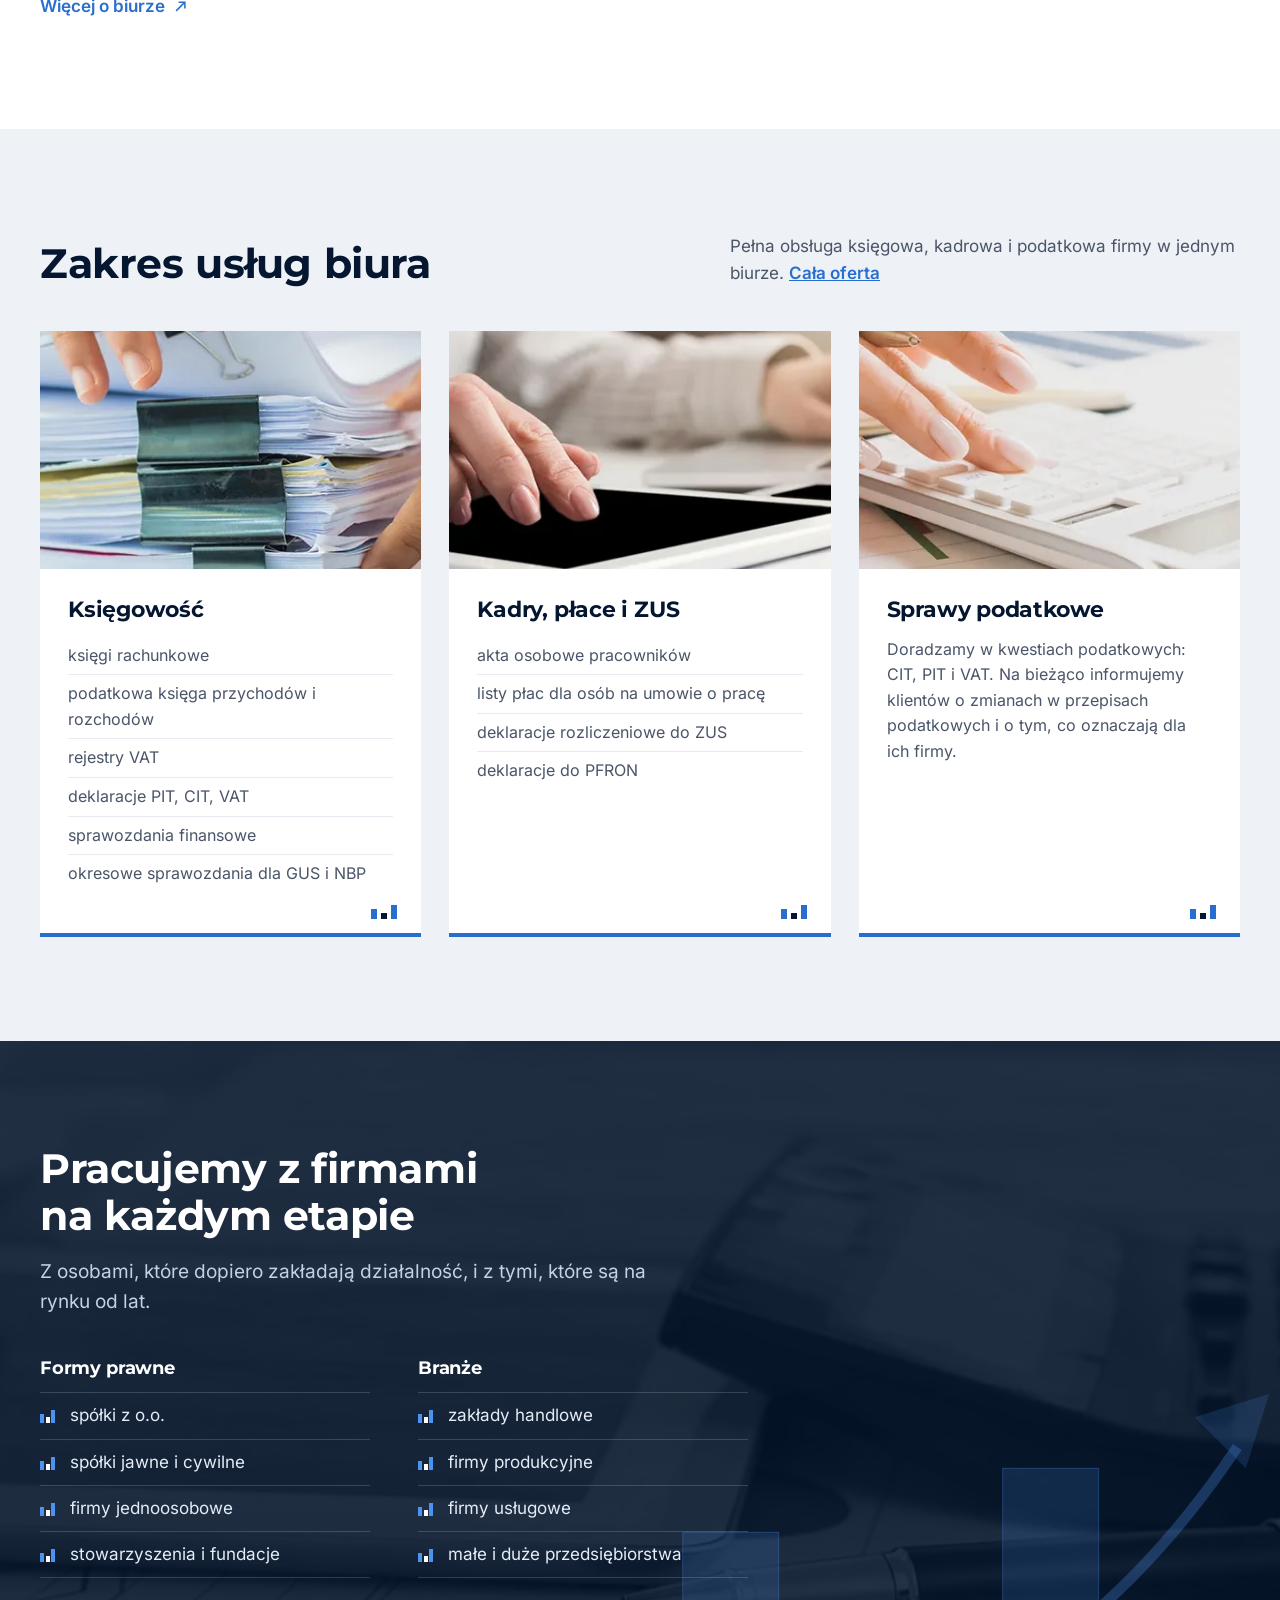
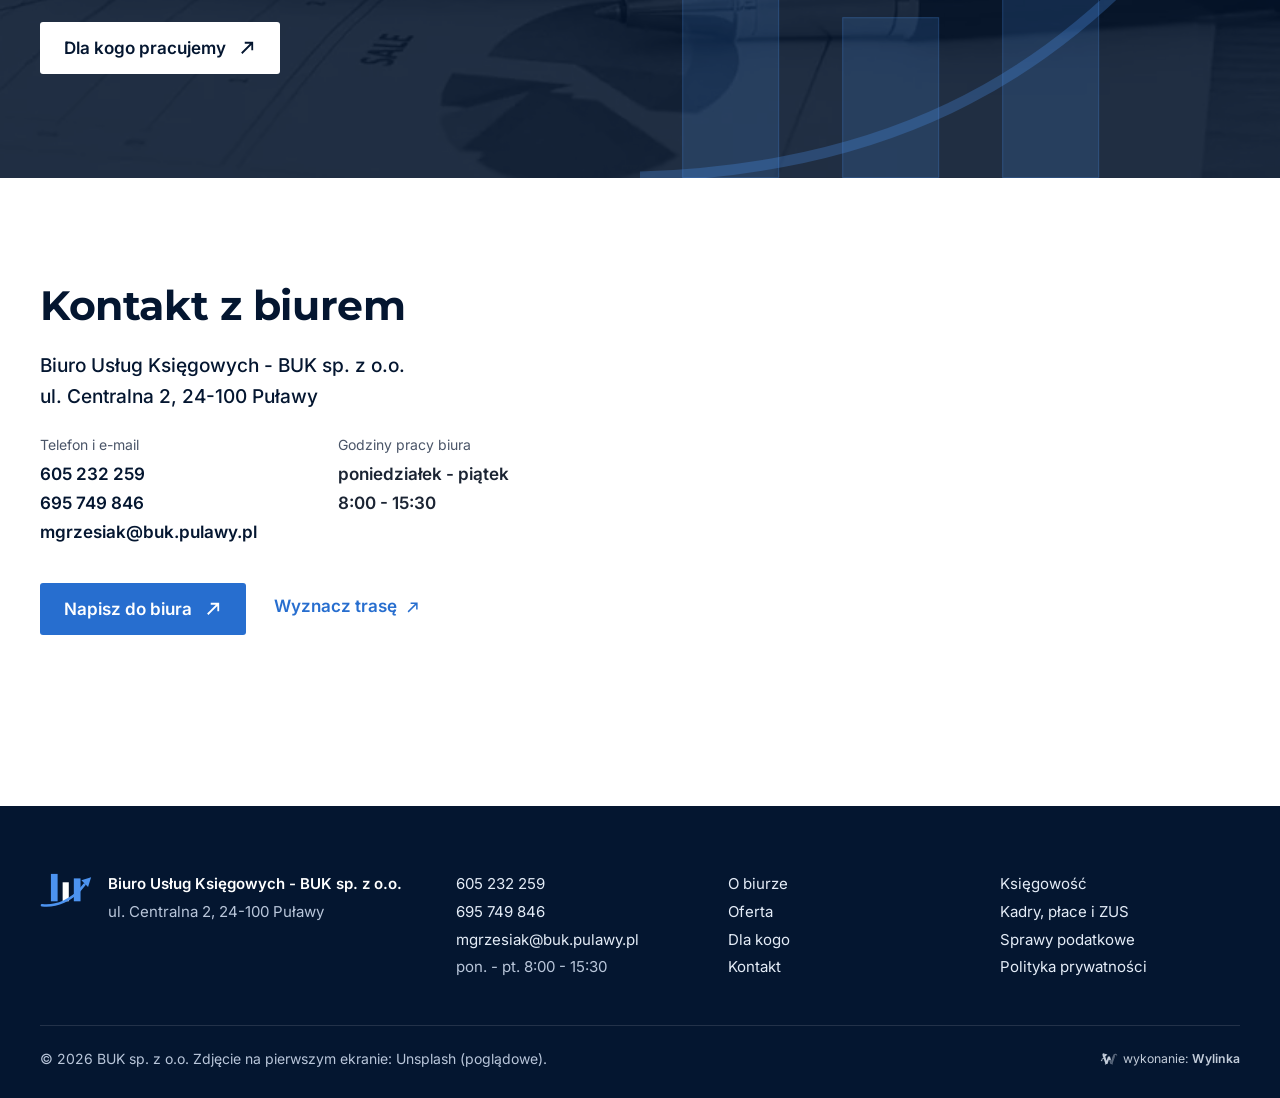
==== commit 63d1d4d9: "Nowe zdjecie biurowe na pierwszym ekranie" ====
--- a/index.html
+++ b/index.html
@@ -41,7 +41,7 @@
 <section class="hero" id="home">
   <picture class="hero-foto">
     <source media="(max-width:760px)" srcset="img/hero-tel.webp">
-    <img src="img/hero-1600.webp" srcset="img/hero-1000.webp 1000w, img/hero-1600.webp 1600w, img/hero-2400.webp 2400w" sizes="100vw" alt="Księgowa przy biurku przegląda dokumenty firmy" width="2400" height="1600" fetchpriority="high">
+    <img src="img/hero-1600.webp" srcset="img/hero-1000.webp 1000w, img/hero-1600.webp 1600w, img/hero-2400.webp 2400w" sizes="100vw" alt="Pracownicy biura przy biurkach z dokumentami i komputerami" width="2400" height="1602" fetchpriority="high">
   </picture>
   <svg class="hero-luk" viewBox="0 0 1100 260" aria-hidden="true"><path d="M-10 255C300 258 620 220 902 69" fill="none" stroke="#4C93F0" stroke-width="5" stroke-linecap="round"/><path d="M937 50 909 88 891 52Z" fill="#4C93F0"/></svg>
   <div class="hero-in">
--- a/style.css
+++ b/style.css
@@ -65,7 +65,7 @@
 /* hero */
 .hero{position:relative;min-height:calc(100svh - var(--head) - 1px);display:flex;align-items:center;background:var(--granat);overflow:hidden;isolation:isolate}
 .hero-foto{position:absolute;inset:0;z-index:-2}
-.hero-foto img{width:100%;height:100%;object-fit:cover;object-position:62% 40%}
+.hero-foto img{width:100%;height:100%;object-fit:cover;object-position:62% 70%}
 .hero::before{content:"";position:absolute;inset:0;z-index:-1;background:linear-gradient(90deg,rgba(4,22,48,.94) 0%,rgba(4,22,48,.86) 30%,rgba(4,22,48,.45) 55%,rgba(4,22,48,0) 75%)}
 .hero-luk{position:absolute;left:0;bottom:0;width:min(60vw,1100px);height:auto;z-index:-1;pointer-events:none}
 .hero-in{width:var(--wrap);margin:0 auto;padding:48px 0 64px}
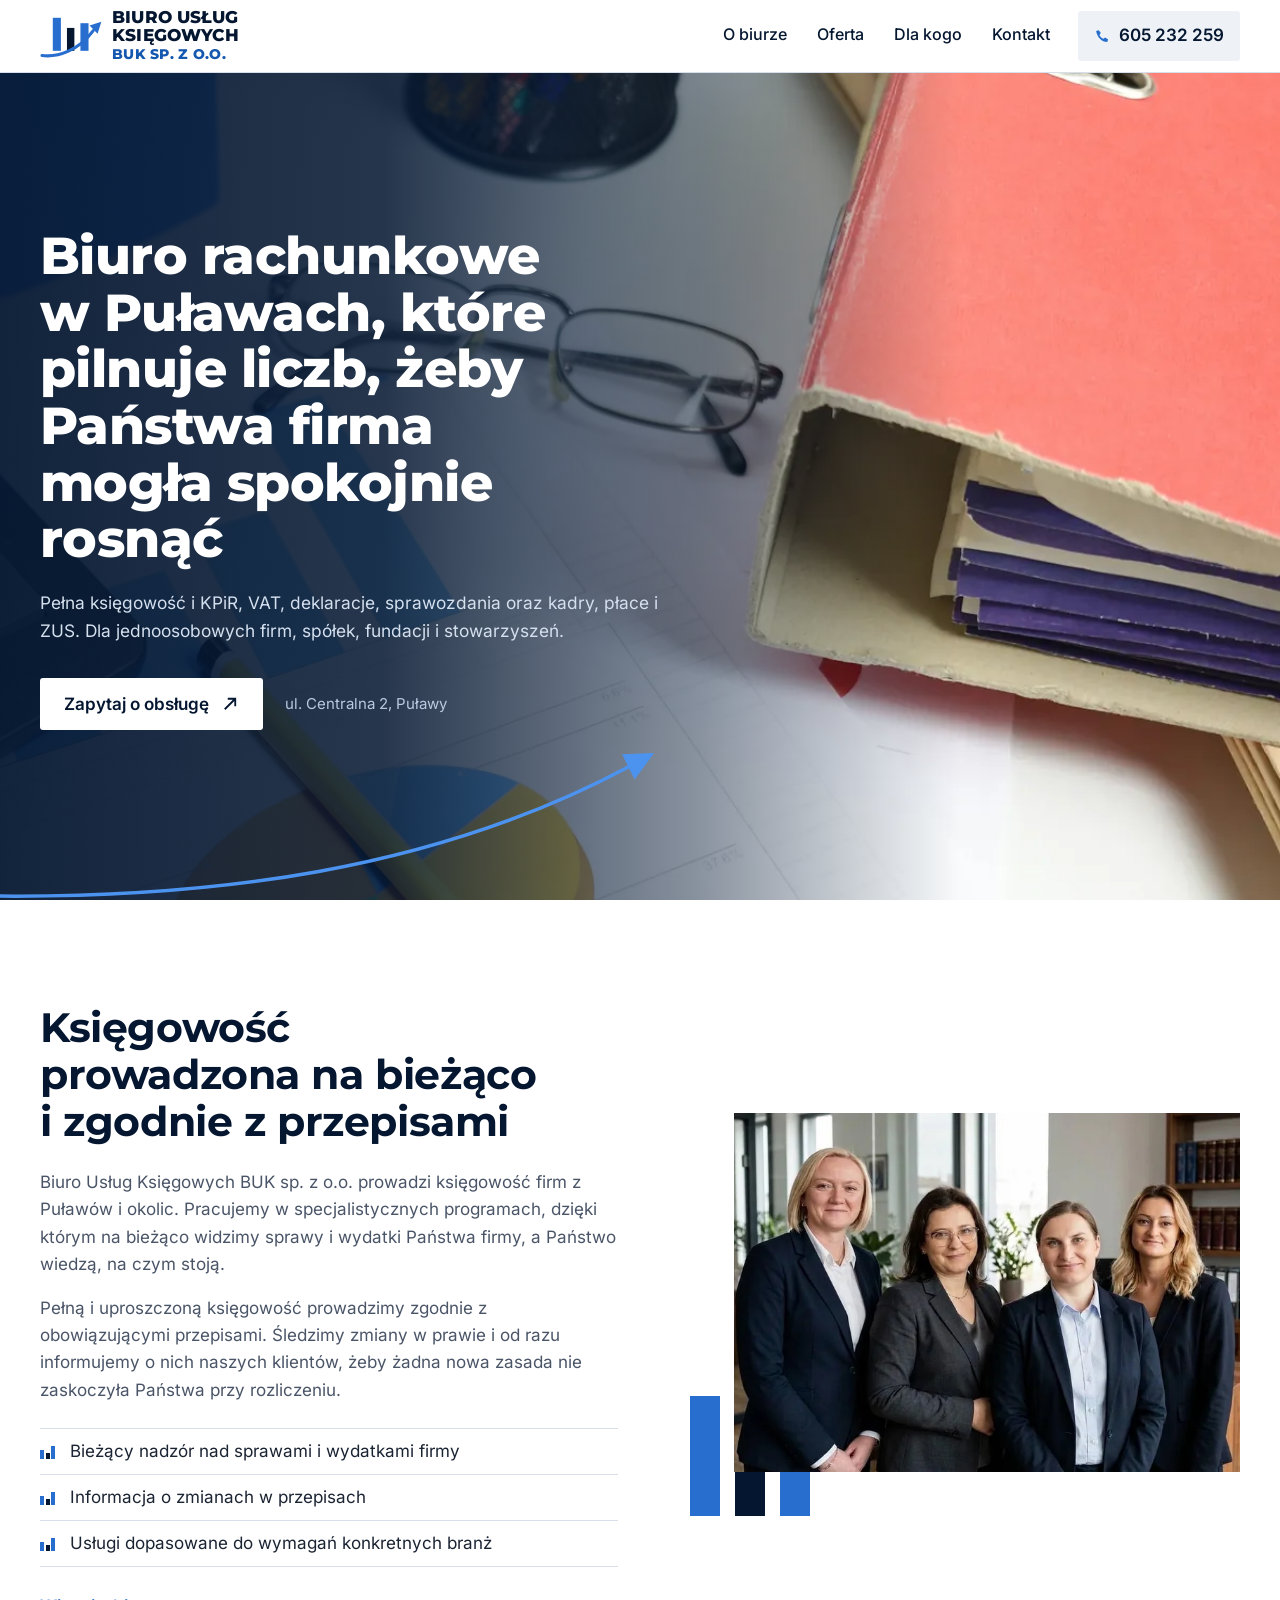
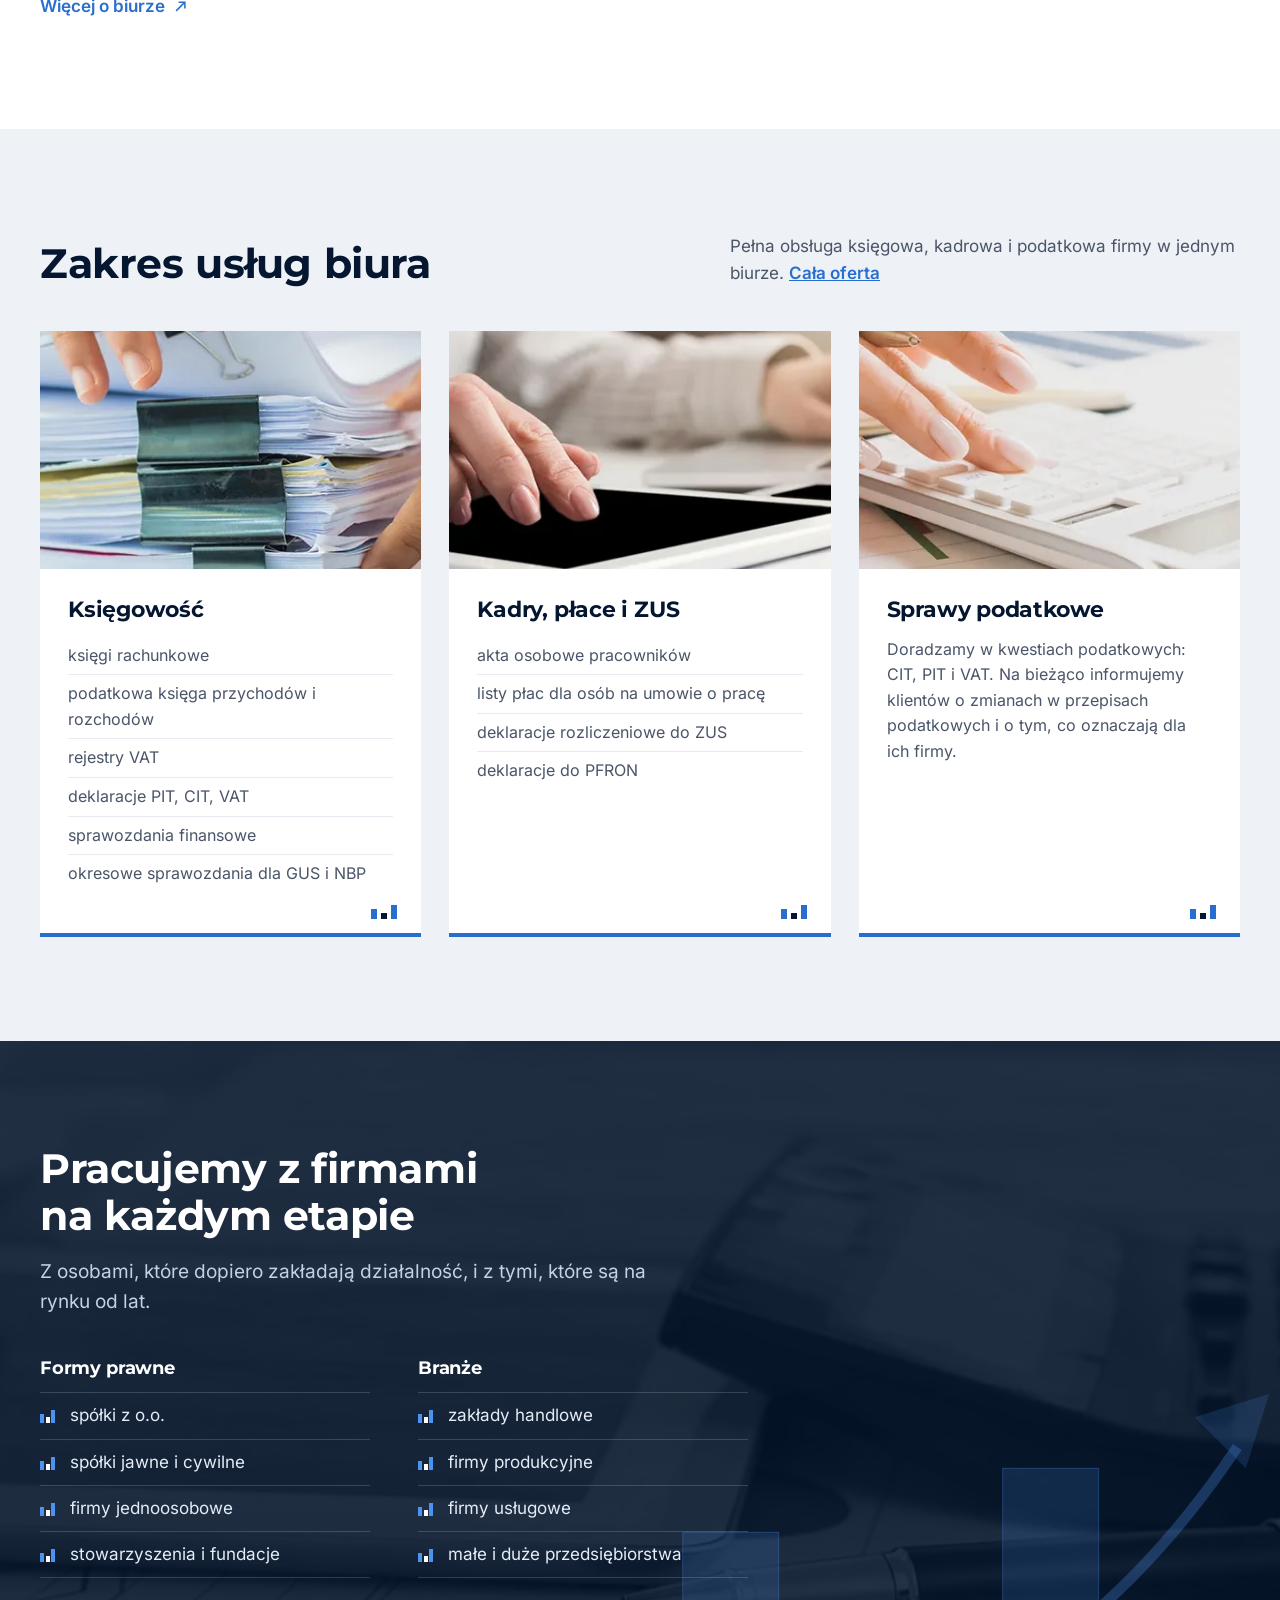
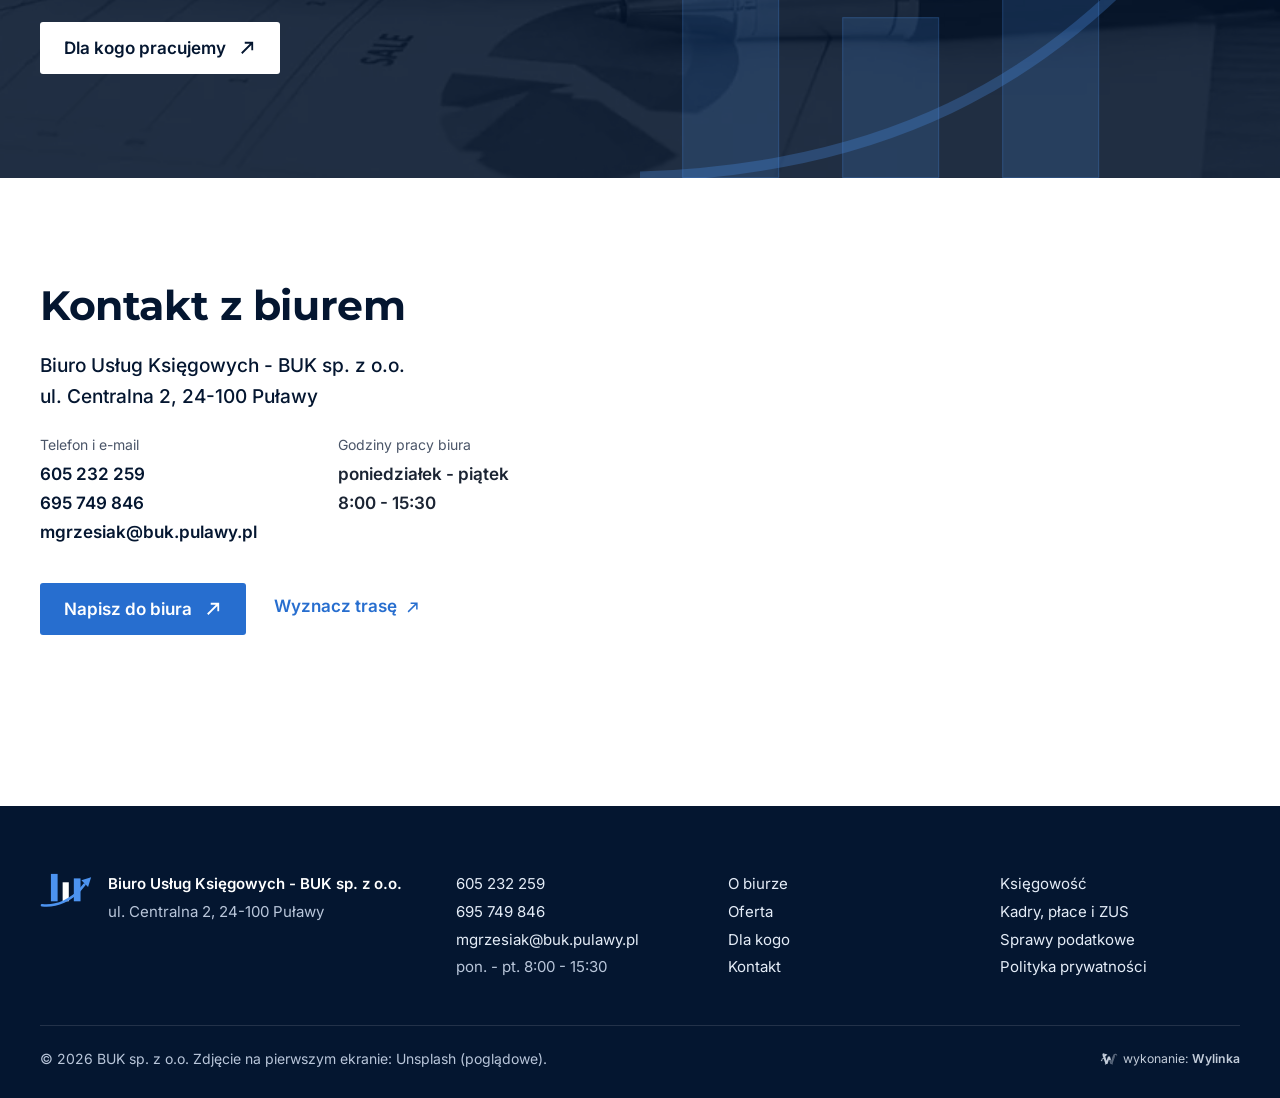
==== commit d31637b3: "Neutralne zdjecie biurka na pierwszym ekranie" ====
--- a/index.html
+++ b/index.html
@@ -8,8 +8,8 @@
 <meta name="description" content="Biuro rachunkowe BUK sp. z o.o. w Puławach, ul. Centralna 2: pełna księgowość, KPiR, VAT, deklaracje, sprawozdania, kadry, płace i ZUS.">
 <meta name="theme-color" content="#041630">
 <link rel="preload" href="fonts/montserrat-latin.woff2" as="font" type="font/woff2" crossorigin>
-<link rel="preload" as="image" href="img/hero-tel.webp" media="(max-width:760px)">
-<link rel="preload" as="image" href="img/hero-1600.webp" imagesrcset="img/hero-1000.webp 1000w, img/hero-1600.webp 1600w, img/hero-2400.webp 2400w" imagesizes="100vw" media="(min-width:761px)">
+<link rel="preload" as="image" href="img/hero-tel.webp?v=3" media="(max-width:760px)">
+<link rel="preload" as="image" href="img/hero-1600.webp?v=3" imagesrcset="img/hero-1000.webp?v=3 1000w, img/hero-1600.webp?v=3 1600w, img/hero-2400.webp?v=3 2400w" imagesizes="100vw" media="(min-width:761px)">
 <link rel="icon" href="favicon.ico" sizes="48x48">
 <link rel="icon" type="image/png" sizes="32x32" href="img/favicon-32.png">
 <link rel="icon" type="image/png" sizes="192x192" href="img/favicon-192.png">
@@ -40,8 +40,8 @@
 <main id="tresc">
 <section class="hero" id="home">
   <picture class="hero-foto">
-    <source media="(max-width:760px)" srcset="img/hero-tel.webp">
-    <img src="img/hero-1600.webp" srcset="img/hero-1000.webp 1000w, img/hero-1600.webp 1600w, img/hero-2400.webp 2400w" sizes="100vw" alt="Pracownicy biura przy biurkach z dokumentami i komputerami" width="2400" height="1602" fetchpriority="high">
+    <source media="(max-width:760px)" srcset="img/hero-tel.webp?v=3">
+    <img src="img/hero-1600.webp?v=3" srcset="img/hero-1000.webp?v=3 1000w, img/hero-1600.webp?v=3 1600w, img/hero-2400.webp?v=3 2400w" sizes="100vw" alt="Biurko w biurze rachunkowym: kalkulator, segregatory i zestawienia" width="2400" height="1600" fetchpriority="high">
   </picture>
   <svg class="hero-luk" viewBox="0 0 1100 260" aria-hidden="true"><path d="M-10 255C300 258 620 220 902 69" fill="none" stroke="#4C93F0" stroke-width="5" stroke-linecap="round"/><path d="M937 50 909 88 891 52Z" fill="#4C93F0"/></svg>
   <div class="hero-in">
--- a/style.css
+++ b/style.css
@@ -65,7 +65,7 @@
 /* hero */
 .hero{position:relative;min-height:calc(100svh - var(--head) - 1px);display:flex;align-items:center;background:var(--granat);overflow:hidden;isolation:isolate}
 .hero-foto{position:absolute;inset:0;z-index:-2}
-.hero-foto img{width:100%;height:100%;object-fit:cover;object-position:62% 70%}
+.hero-foto img{width:100%;height:100%;object-fit:cover;object-position:60% 50%}
 .hero::before{content:"";position:absolute;inset:0;z-index:-1;background:linear-gradient(90deg,rgba(4,22,48,.94) 0%,rgba(4,22,48,.86) 30%,rgba(4,22,48,.45) 55%,rgba(4,22,48,0) 75%)}
 .hero-luk{position:absolute;left:0;bottom:0;width:min(60vw,1100px);height:auto;z-index:-1;pointer-events:none}
 .hero-in{width:var(--wrap);margin:0 auto;padding:48px 0 64px}
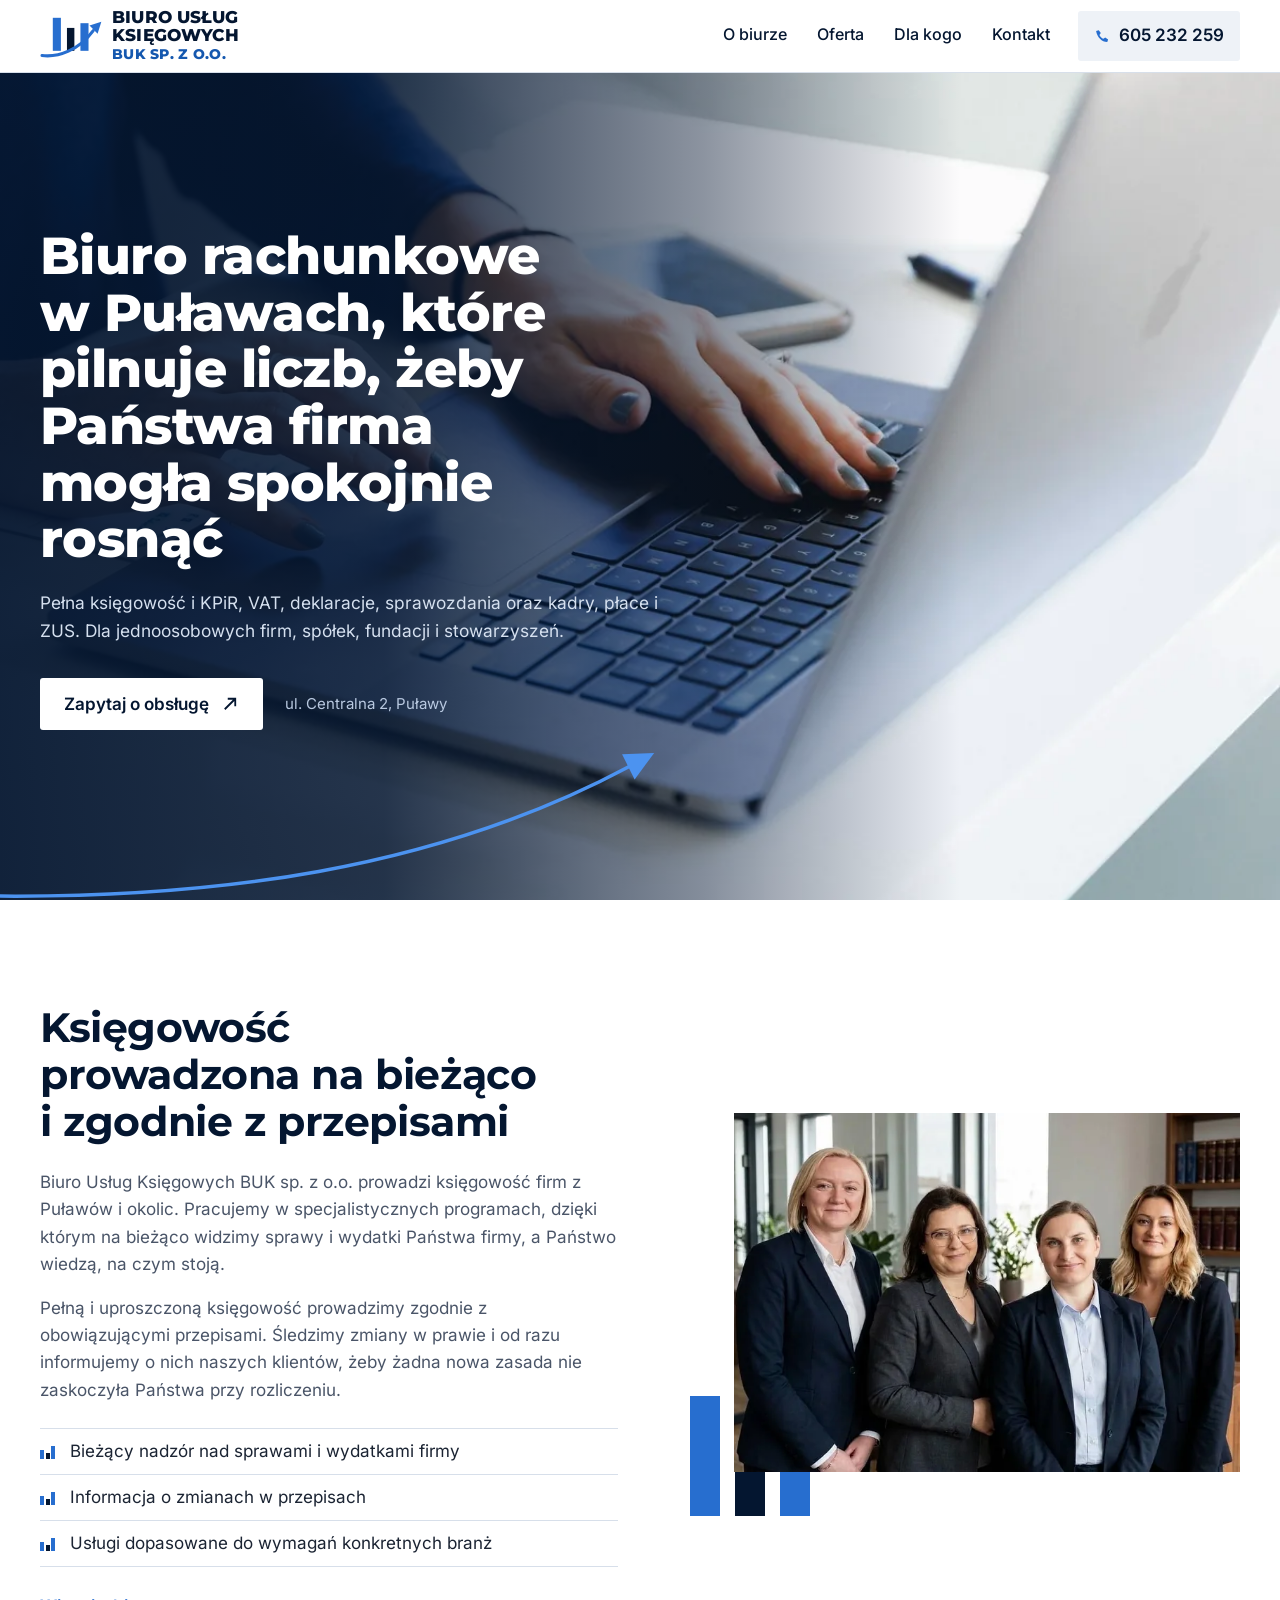
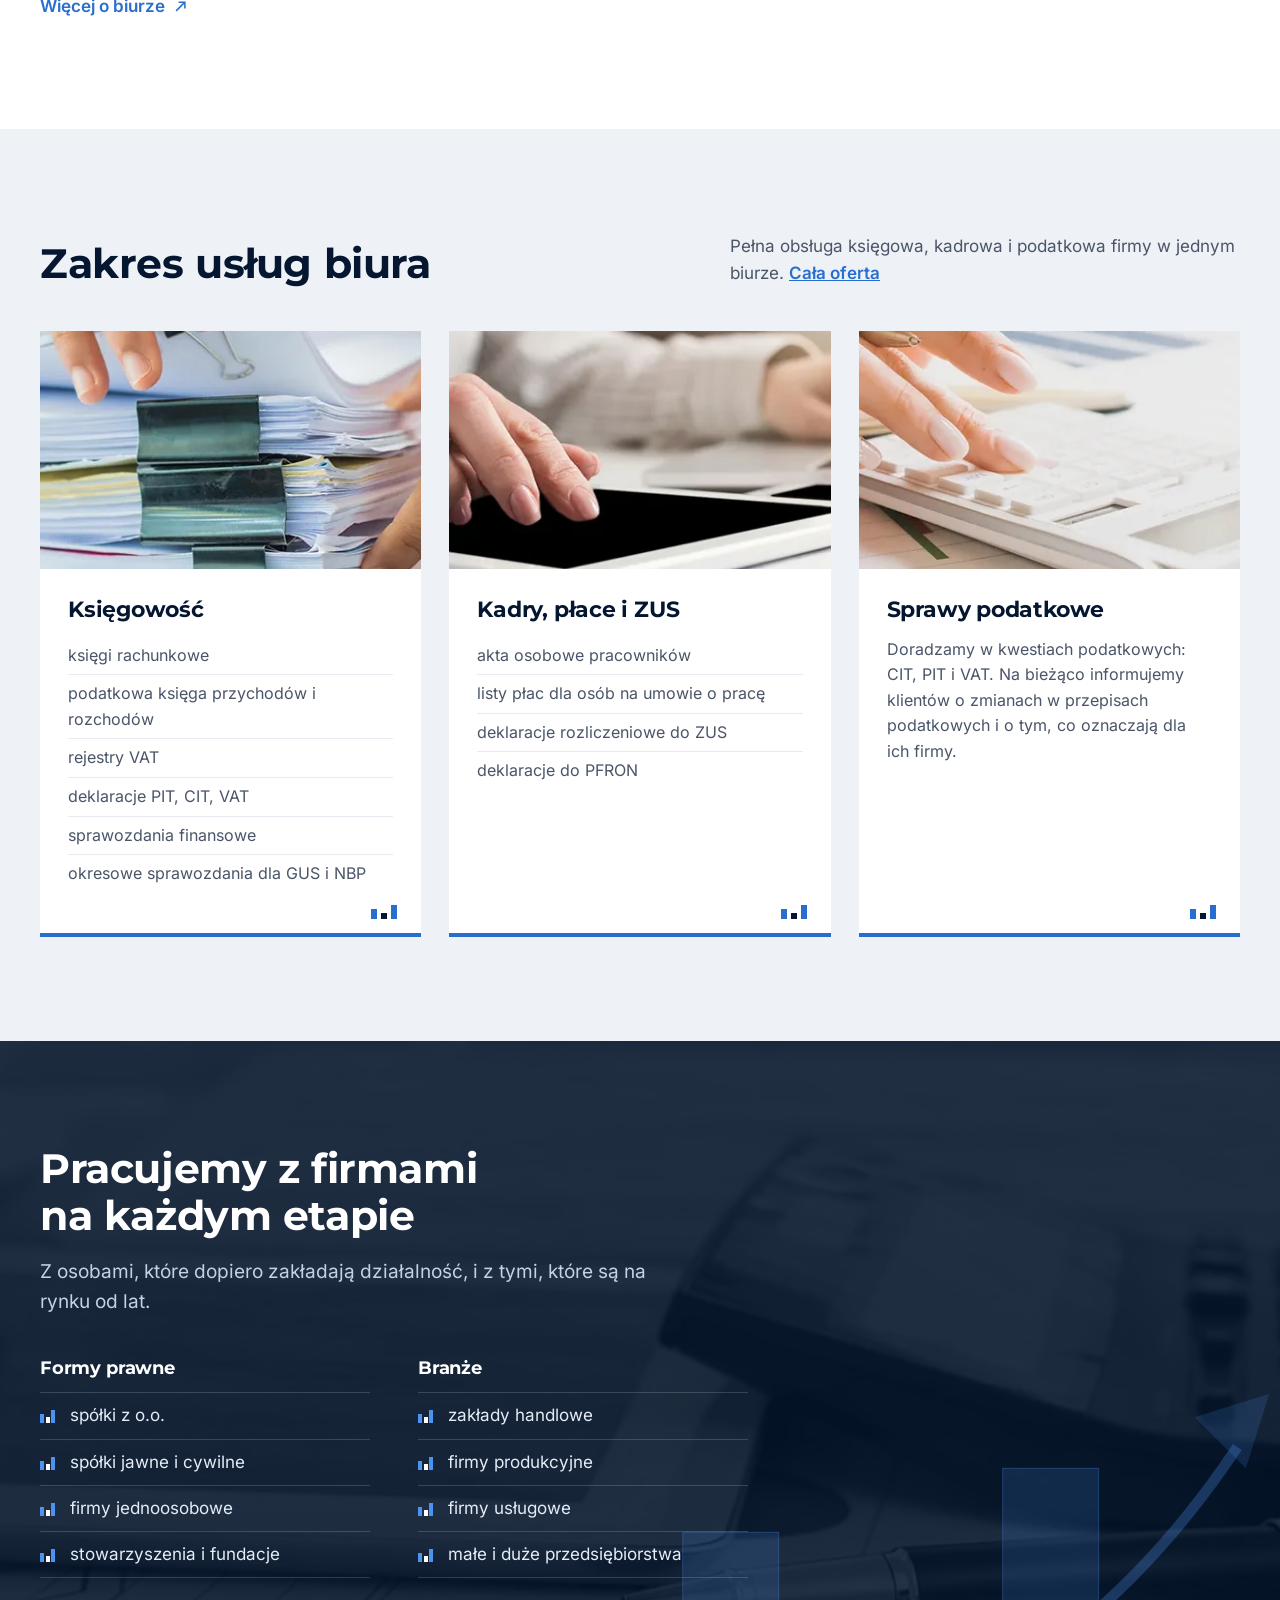
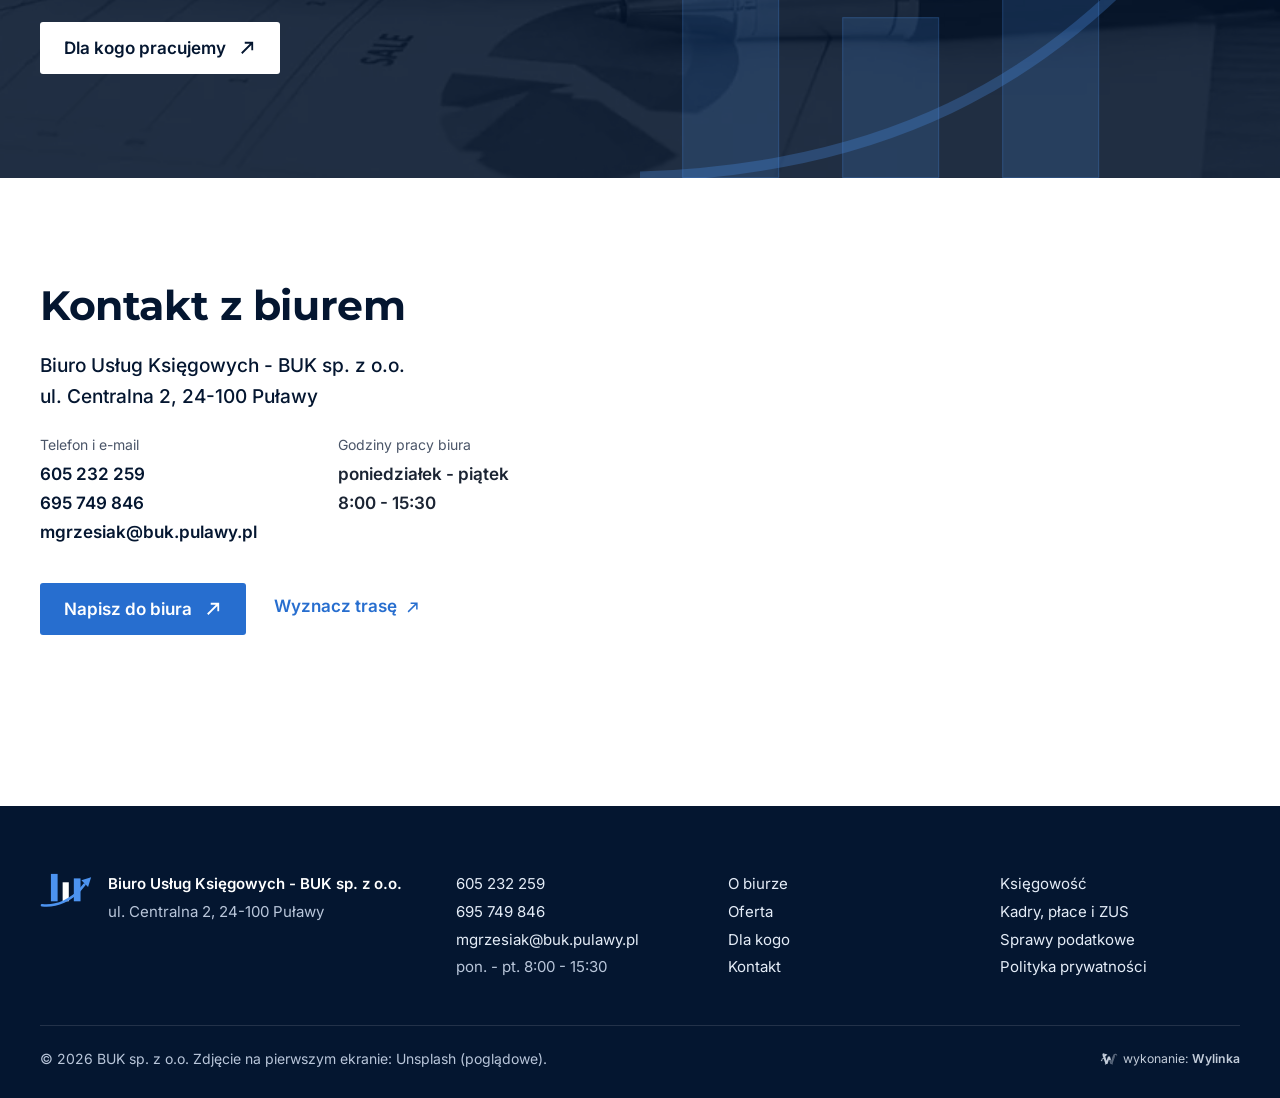
==== commit beaccf46: "Zdjecie dloni przy laptopie na pierwszym ekranie, usuniete warianty" ====
--- a/index.html
+++ b/index.html
@@ -8,13 +8,14 @@
 <meta name="description" content="Biuro rachunkowe BUK sp. z o.o. w Puławach, ul. Centralna 2: pełna księgowość, KPiR, VAT, deklaracje, sprawozdania, kadry, płace i ZUS.">
 <meta name="theme-color" content="#041630">
 <link rel="preload" href="fonts/montserrat-latin.woff2" as="font" type="font/woff2" crossorigin>
-<link rel="preload" as="image" href="img/hero-tel.webp?v=3" media="(max-width:760px)">
-<link rel="preload" as="image" href="img/hero-1600.webp?v=3" imagesrcset="img/hero-1000.webp?v=3 1000w, img/hero-1600.webp?v=3 1600w, img/hero-2400.webp?v=3 2400w" imagesizes="100vw" media="(min-width:761px)">
+<link rel="preload" as="image" href="img/hero-tel.webp?v=4" media="(max-width:760px)">
+<link rel="preload" as="image" href="img/hero-1600.webp?v=4" imagesrcset="img/hero-1000.webp?v=4 1000w, img/hero-1600.webp?v=4 1600w, img/hero-2400.webp?v=4 2400w" imagesizes="100vw" media="(min-width:761px)">
 <link rel="icon" href="favicon.ico" sizes="48x48">
 <link rel="icon" type="image/png" sizes="32x32" href="img/favicon-32.png">
 <link rel="icon" type="image/png" sizes="192x192" href="img/favicon-192.png">
 <link rel="apple-touch-icon" href="img/apple-touch-icon.png">
 <link rel="stylesheet" href="style.css">
+<style>.hero-foto img{object-position:60% 40%}@media (max-width:760px){.hero-foto img{object-position:50% 40%}}</style>
 </head>
 <body>
 <a class="skip" href="#tresc">Przejdź do treści</a>
@@ -40,8 +41,8 @@
 <main id="tresc">
 <section class="hero" id="home">
   <picture class="hero-foto">
-    <source media="(max-width:760px)" srcset="img/hero-tel.webp?v=3">
-    <img src="img/hero-1600.webp?v=3" srcset="img/hero-1000.webp?v=3 1000w, img/hero-1600.webp?v=3 1600w, img/hero-2400.webp?v=3 2400w" sizes="100vw" alt="Biurko w biurze rachunkowym: kalkulator, segregatory i zestawienia" width="2400" height="1600" fetchpriority="high">
+    <source media="(max-width:760px)" srcset="img/hero-tel.webp?v=4">
+    <img src="img/hero-1600.webp?v=4" srcset="img/hero-1000.webp?v=4 1000w, img/hero-1600.webp?v=4 1600w, img/hero-2400.webp?v=4 2400w" sizes="100vw" alt="Dłonie kobiety przy laptopie na białym biurku" width="2400" height="1600" fetchpriority="high">
   </picture>
   <svg class="hero-luk" viewBox="0 0 1100 260" aria-hidden="true"><path d="M-10 255C300 258 620 220 902 69" fill="none" stroke="#4C93F0" stroke-width="5" stroke-linecap="round"/><path d="M937 50 909 88 891 52Z" fill="#4C93F0"/></svg>
   <div class="hero-in">
